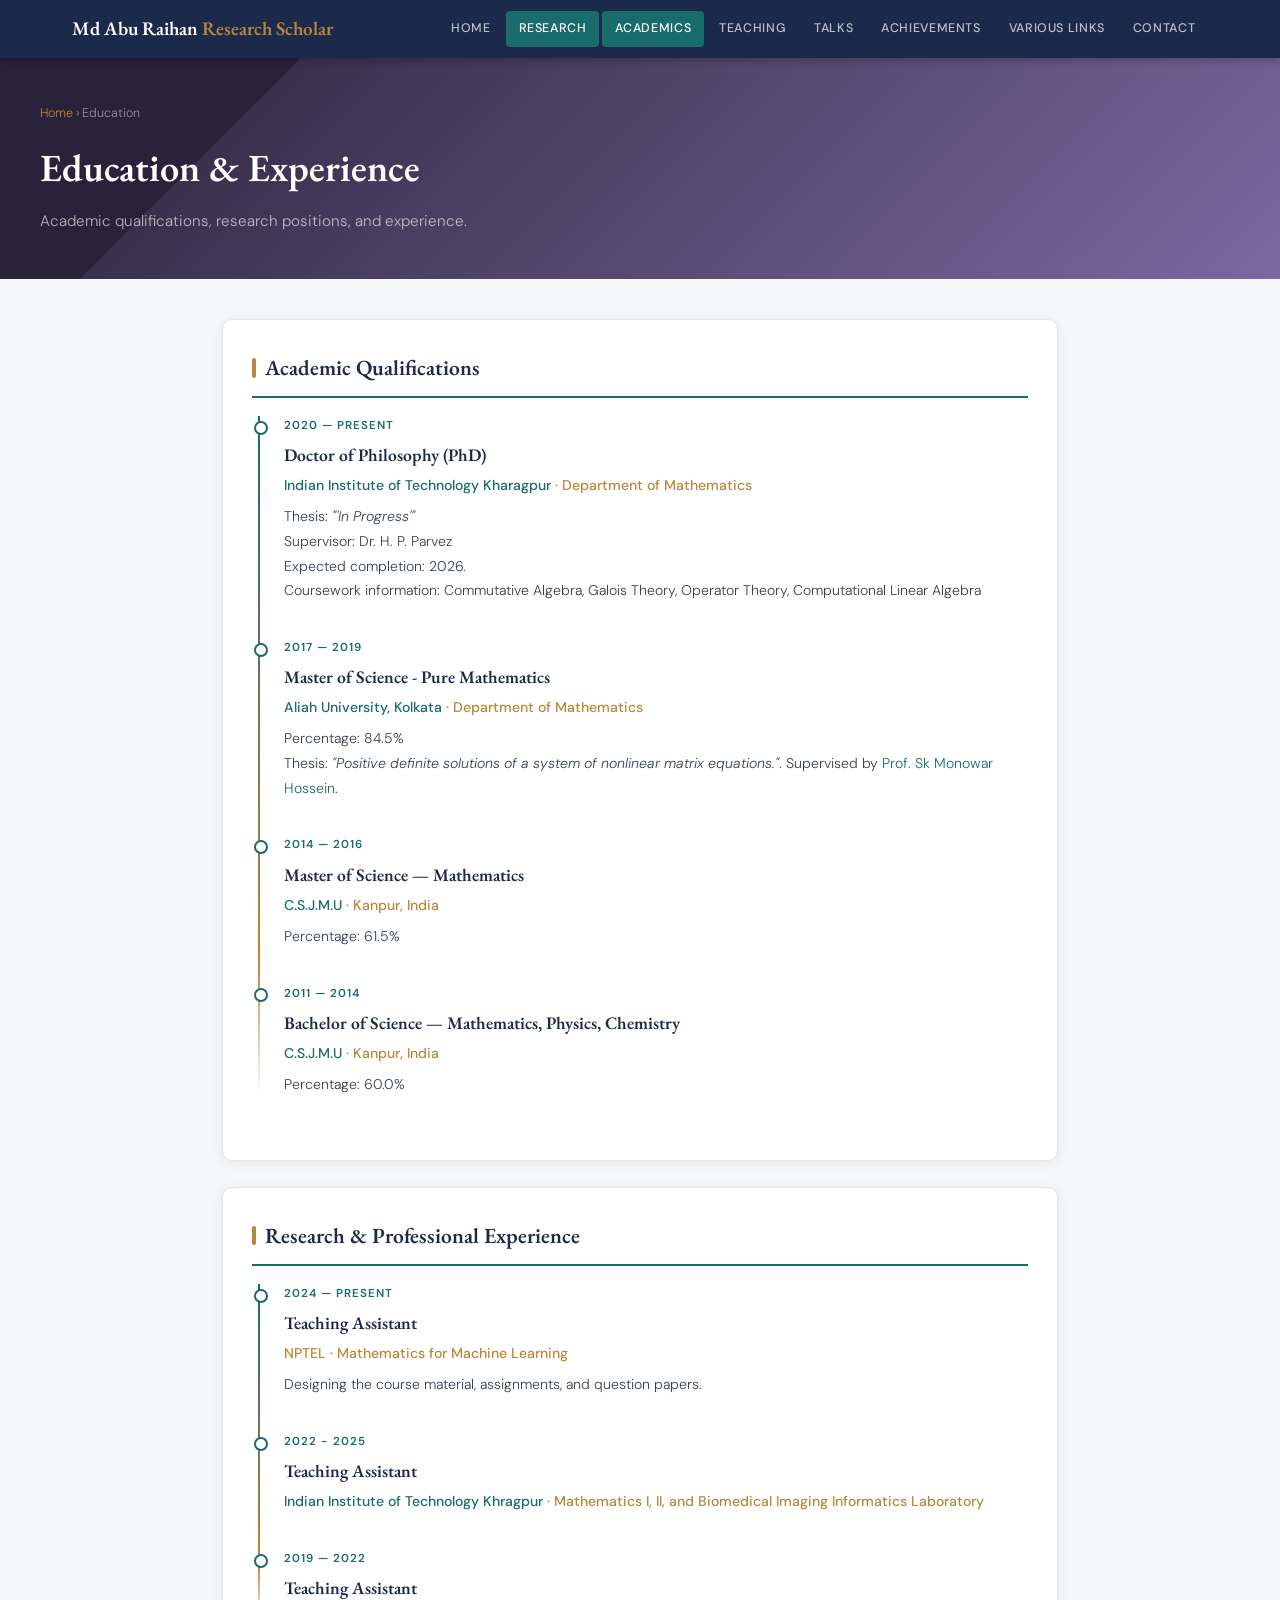
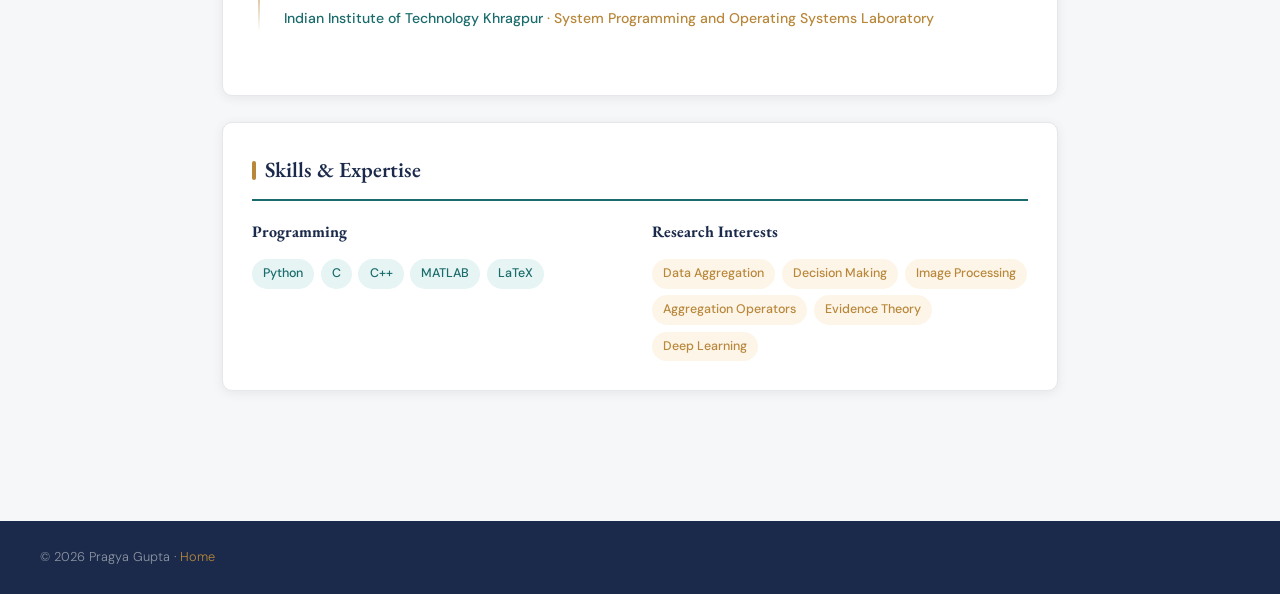
==== academics.html @ 8a8d6be9 "Revise education details in academics.html Updated academic qualifications and experience details, i" ====
<!DOCTYPE html>
<html lang="en">
<head>
  <meta charset="UTF-8"/>
  <meta name="viewport" content="width=device-width, initial-scale=1.0"/>
  <title>Research — Md Abu Raihan</title>
  <link href="https://fonts.googleapis.com/css2?family=EB+Garamond:ital,wght@0,400;0,500;0,600;1,400&family=DM+Sans:wght@300;400;500;600&family=JetBrains+Mono:wght@400;500&display=swap" rel="stylesheet"/>
  <link rel="stylesheet" href="style.css"/>

  <style>
  /* ══════════════════════════════════════
     PUBLICATIONS (tabbed list)
     Layout copied from the reference page; colors come from YOUR template.
  ══════════════════════════════════════ */

  /* >>> COLOR MAPPING: the only block you may need to edit <<<
     Each line reads a variable from your style.css. If your variable has a
     different name, replace the first name inside var(...) with yours. */
  .pubs{
    --pub-txt:  var(--ink,    var(--ink2));          /* titles               */
    --pub-mut:  var(--ink2);                         /* authors              */
    --pub-fnt:  var(--ink3);                         /* venue, inactive tabs */
    --pub-acc:  var(--accent, var(--primary, var(--gold, #1a56db)));   /* accent: active tab, number, side bar */
    --pub-acc2: var(--accent2, var(--pub-acc));      /* DOI link             */
    --pub-surf: var(--surface, var(--card-bg, #ffffff));               /* card background      */
    --pub-brd:  var(--border, var(--line, #e3e3e3)); /* borders              */
    --pub-tag:  color-mix(in srgb, var(--pub-acc) 12%, transparent);   /* badge background     */
    --pub-tagt: var(--pub-acc);                      /* badge text           */
  }

  .pub-tabs{
    display:flex;border-bottom:2px solid var(--pub-brd);
    margin-bottom:2rem;overflow-x:auto;transition:border-color 0.4s;
  }
  .pub-tab{
    font-family:inherit;background:none;border:0;border-bottom:2px solid transparent;
    font-size:0.77rem;font-weight:700;letter-spacing:0.05em;text-transform:uppercase;
    color:var(--pub-fnt);padding:0.8rem 1.4rem;cursor:pointer;white-space:nowrap;
    margin-bottom:-2px;transition:all 0.2s;
  }
  .pub-tab:hover{color:var(--pub-acc);}
  .pub-tab:focus-visible{outline:2px solid var(--pub-acc);outline-offset:-2px;}
  .pub-tab.active{color:var(--pub-acc);border-bottom-color:var(--pub-acc);}
  .pub-sec{display:none;flex-direction:column;gap:1.2rem;}
  .pub-sec.active{display:flex;}
  .pub-card{
    background:var(--pub-surf);border:1px solid var(--pub-brd);
    border-radius:12px;padding:1.6rem 1.8rem;
    position:relative;overflow:hidden;transition:all 0.25s;
  }
  .pub-card::before{
    content:'';position:absolute;left:0;top:0;bottom:0;width:4px;
    background:var(--pub-acc);border-radius:4px 0 0 4px;
    transform:scaleY(0);transition:transform 0.25s;
  }
  .pub-card:hover::before{transform:scaleY(1);}
  .pub-card:hover{box-shadow:0 4px 20px rgba(0,0,0,0.07);transform:translateX(4px);}
  .pub-num{font-family:'JetBrains Mono',monospace;font-size:0.67rem;letter-spacing:0.12em;color:var(--pub-acc);text-transform:uppercase;margin-bottom:0.5rem;transition:color 0.4s;}
  .pub-title{font-size:0.97rem;font-weight:600;color:var(--pub-txt);line-height:1.55;margin-bottom:0.4rem;transition:color 0.4s;}
  .pub-auth{font-size:0.82rem;color:var(--pub-mut);font-style:italic;margin-bottom:0.35rem;transition:color 0.4s;}
  .pub-venue{font-size:0.82rem;color:var(--pub-fnt);margin-bottom:0.5rem;transition:color 0.4s;}
  .pub-doi{font-family:'JetBrains Mono',monospace;font-size:0.7rem;color:var(--pub-acc2);text-decoration:none;word-break:break-all;transition:color 0.4s;}
  .pub-doi:hover{text-decoration:underline;}
  .pub-badge{
    display:inline-block;font-size:0.68rem;font-weight:700;letter-spacing:0.08em;
    text-transform:uppercase;padding:0.22rem 0.7rem;border-radius:2rem;
    background:var(--pub-tag);color:var(--pub-tagt);margin-top:0.5rem;transition:all 0.4s;
  }
  @media (max-width:600px){
    .pub-tab{padding:0.8rem 0.9rem;}
    .pub-card{padding:1.3rem 1.2rem;}
  }
  </style>
</head>
<body>

  <!-- ── TOP BAR (matches index.html) ── -->
  <header id="header">
    <div class="header-inner">
      <a href="index.html" class="site-title">Md Abu Raihan <span>Research Scholar</span></a>
      <nav class="main-nav">
        <a href="index.html">Home</a>
        <a href="research.html" class="active">Research</a>
        <a href="academics.html">Academics</a>
         <a href="teaching.html">Teaching</a>
        <a href="talks.html">Talks</a>
        <a href="achievements.html">Achievements</a>
        <a href="variouslinks.html">Various Links</a>
        <a href="contact.html">Contact</a>
      </nav>
      <button class="burger" id="burger">&#9776;</button>
    </div>
  </header>

  <!-- ── MOBILE NAV (matches index.html) ── -->
  <div class="mobile-nav" id="mobileNav">
    <a href="index.html">Home</a>
        <a href="research.html" class="active">Research</a>
        <a href="academics.html">Academics</a>
         <a href="teaching.html">Teaching</a>
        <a href="talks.html">Talks</a>
        <a href="achievements.html">Achievements</a>
        <a href="variouslinks.html">Various Links</a>
        <a href="contact.html">Contact</a>
  </div>

  <div class="page-hero">
    <div class="page-hero-inner">
      <div class="breadcrumb"><a href="index.html">Home</a> › Education</div>
      <h1>Education &amp; Experience</h1>
      <p>Academic qualifications, research positions, and experience.</p>
    </div>
  </div>

  <main class="page-single">

    <div class="card">
      <h2 class="card-title">Academic Qualifications</h2>
      <div class="edu-timeline">

        <div class="edu-item">
          <div class="edu-year">2020 — Present</div>
          <div class="edu-degree">Doctor of Philosophy (PhD)</div>
          <div class="edu-inst"><a href="#">Indian Institute of Technology Kharagpur</a> · Department of Mathematics</div>
          <div class="edu-desc">
            <p>Thesis: <em>"'In Progress'"</em></p>
            <p>Supervisor: Dr. H. P. Parvez</p>
            <p>Expected completion: 2026.</p>
            <p>Coursework information: Commutative Algebra, Galois Theory, Operator Theory, Computational Linear Algebra</p>
          </div>
        </div>

       <div class="edu-item">
  <div class="edu-year">2017 — 2019</div>
  <div class="edu-degree">Master of Science - Pure Mathematics</div>
  <div class="edu-inst"><a href="https://www.aliah.ac.in/" target="_blank" rel="noopener">Aliah University, Kolkata</a> · Department of Mathematics</div>
  <div class="edu-desc">
    <p>Percentage: 84.5%</p>
    <p>Thesis: <em>"Positive definite solutions of a system of nonlinear matrix equations."</em>. Supervised by <a href="https://aliah.ac.in/department/people-details.php?key=mathematics&id=123" target="_blank" rel="noopener">Prof. Sk Monowar Hossein</a>.</p>
  </div>
</div>

        <div class="edu-item">
          <div class="edu-year">2014 — 2016</div>
          <div class="edu-degree">Master of Science — Mathematics</div>
          <div class="edu-inst"><a href="#">C.S.J.M.U</a> · Kanpur, India</div>
          <div class="edu-desc">
            <p>Percentage: 61.5%</p>
          </div>
        </div>

        <div class="edu-item">
          <div class="edu-year">2011 — 2014</div>
          <div class="edu-degree">Bachelor of Science — Mathematics, Physics, Chemistry</div>
          <div class="edu-inst"><a href="#">C.S.J.M.U</a> · Kanpur, India</div>
          <div class="edu-desc">
            <p>Percentage: 60.0%</p>
          </div>
        </div>

      </div>
    </div>

    <div class="card">
      <h2 class="card-title">Research &amp; Professional Experience</h2>
      <div class="edu-timeline">

        <div class="edu-item">
          <div class="edu-year">2024 — Present</div>
          <div class="edu-degree">Teaching Assistant</div>
          <div class="edu-inst">NPTEL · Mathematics for Machine Learning</div>
          <div class="edu-desc">
            <p>Designing the course material, assignments, and question papers.</p>
          </div>
        </div>

        <div class="edu-item">
          <div class="edu-year">2022 - 2025</div>
          <div class="edu-degree">Teaching Assistant</div>
          <div class="edu-inst"><a href="#">Indian Institute of Technology Khragpur </a> · Mathematics I, II, and Biomedical Imaging Informatics Laboratory</div>
    
        </div>

        <div class="edu-item">
          <div class="edu-year">2019 — 2022</div>
          <div class="edu-degree">Teaching Assistant</div>
          <div class="edu-inst"><a href="#">Indian Institute of Technology Khragpur </a> · System Programming and Operating Systems Laboratory</div>

        </div>

      </div>
    </div>

    <div class="card">
      <h2 class="card-title">Skills &amp; Expertise</h2>
      <div style="display:grid;grid-template-columns:1fr 1fr;gap:1.5rem;">
        <div>
          <h3 style="font-family:var(--serif);font-size:1rem;color:var(--navy);margin-bottom:.8rem;">Programming</h3>
          <div style="display:flex;flex-wrap:wrap;gap:.4rem;">
            <span style="padding:.25rem .7rem;background:var(--teal-light);color:var(--teal);border-radius:99px;font-size:.78rem;font-weight:500;">Python</span>
            <span style="padding:.25rem .7rem;background:var(--teal-light);color:var(--teal);border-radius:99px;font-size:.78rem;font-weight:500;">C</span>
            <span style="padding:.25rem .7rem;background:var(--teal-light);color:var(--teal);border-radius:99px;font-size:.78rem;font-weight:500;">C++</span>
            <span style="padding:.25rem .7rem;background:var(--teal-light);color:var(--teal);border-radius:99px;font-size:.78rem;font-weight:500;">MATLAB</span>
            <span style="padding:.25rem .7rem;background:var(--teal-light);color:var(--teal);border-radius:99px;font-size:.78rem;font-weight:500;">LaTeX</span>
          </div>
        </div>
        <div>
          <h3 style="font-family:var(--serif);font-size:1rem;color:var(--navy);margin-bottom:.8rem;">Research Interests</h3>
          <div style="display:flex;flex-wrap:wrap;gap:.4rem;">
            <span style="padding:.25rem .7rem;background:var(--gold-light);color:var(--gold);border-radius:99px;font-size:.78rem;font-weight:500;">Data Aggregation</span>
            <span style="padding:.25rem .7rem;background:var(--gold-light);color:var(--gold);border-radius:99px;font-size:.78rem;font-weight:500;">Decision Making</span>
            <span style="padding:.25rem .7rem;background:var(--gold-light);color:var(--gold);border-radius:99px;font-size:.78rem;font-weight:500;">Image Processing</span>
            <span style="padding:.25rem .7rem;background:var(--gold-light);color:var(--gold);border-radius:99px;font-size:.78rem;font-weight:500;">Aggregation Operators</span>
            <span style="padding:.25rem .7rem;background:var(--gold-light);color:var(--gold);border-radius:99px;font-size:.78rem;font-weight:500;">Evidence Theory</span>
            <span style="padding:.25rem .7rem;background:var(--gold-light);color:var(--gold);border-radius:99px;font-size:.78rem;font-weight:500;">Deep Learning</span>
          </div>
        </div>
      </div>
    </div>

  </main>

  <footer class="site-footer">
    <div class="footer-inner">
      <span>© 2026 Pragya Gupta · <a href="index.html">Home</a></span>
      
    </div>
  </footer>
  <script src="nav.js"></script>
</body>
</html>
---- style.css ----
/* ═══════════════════════════════════════════
   PhD ACADEMIC PORTFOLIO — style.css
   Multi-page site, inspired by academic style
   ═══════════════════════════════════════════ */

*, *::before, *::after { box-sizing: border-box; margin: 0; padding: 0; }

:root {
  --navy:      #1B2A4A;
  --navy2:     #243560;
  --teal:      #1A6B6B;
   --dp1:      #2A213B;
   --dp2:      #3A304D;
   --dpp:      #7C68A1;
  --teal-light:#E6F4F4;
  --gold:      #B8873A;
  --gold-light:#FDF5E8;
  --bg:        #F6F7F9;
  --white:     #FFFFFF;
  --ink:       #111827;
  --ink2:      #374151;
  --ink3:      #6B7280;
  --border:    #E5E7EB;
  --serif:     'EB Garamond', Georgia, serif;
  --sans:      'DM Sans', sans-serif;
  --sh:        0 2px 12px rgba(0,0,0,.07);
  --sh2:       0 6px 28px rgba(0,0,0,.11);
}

html { scroll-behavior: smooth; font-size: 16px; }
body {
  font-family: var(--sans); background: var(--bg);
  color: var(--ink); font-weight: 300; line-height: 1.75;
  min-height: 100vh;
}
a { color: var(--teal); text-decoration: none; }
a:hover { text-decoration: underline; }
img { max-width: 100%; height: auto; display: block; }
::selection { background: var(--teal-light); color: var(--teal); }
::-webkit-scrollbar { width: 5px; }
::-webkit-scrollbar-thumb { background: var(--teal); border-radius: 99px; }

/* ═══════ HEADER / NAV ═══════ */
#header {
  position: sticky; top: 0; z-index: 500;
  background: var(--navy);
  box-shadow: 0 2px 8px rgba(0,0,0,.25);
}
.header-inner {
  max-width: 1200px; margin: 0 auto;
  padding: 0 2rem;
  display: flex; align-items: center; gap: 2rem;
  height: 58px;
}
.site-title {
  font-family: var(--serif); font-size: 1.2rem; font-weight: 600;
  color: #fff; text-decoration: none; white-space: nowrap; flex-shrink: 0;
}
.site-title span { color: var(--gold); }
.main-nav {
  display: flex; gap: .15rem; flex: 1; justify-content: flex-end; flex-wrap: nowrap;
}
.main-nav a {
  font-size: .78rem; font-weight: 500; letter-spacing: .05em; text-transform: uppercase;
  color: rgba(255,255,255,.7); text-decoration: none;
  padding: .45rem .8rem; border-radius: 4px;
  transition: background .2s, color .2s;
  white-space: nowrap;
}
.main-nav a:hover, .main-nav a.active {
  background: rgba(255,255,255,.12); color: #fff; text-decoration: none;
}
.main-nav a.active { background: var(--teal); color: #fff; }
.burger {
  display: none; background: none; border: none;
  color: #fff; font-size: 1.4rem; cursor: pointer; padding: .2rem .4rem;
}

/* Mobile nav */
.mobile-nav {
  display: none; flex-direction: column; gap: 0;
  background: var(--navy2);
  border-bottom: 2px solid var(--teal);
}
.mobile-nav a {
  padding: .85rem 1.5rem; color: rgba(255,255,255,.85);
  border-bottom: 1px solid rgba(255,255,255,.07);
  font-size: .9rem; text-decoration: none;
  transition: background .15s;
}
.mobile-nav a:hover { background: rgba(255,255,255,.08); }
.mobile-nav.open { display: flex; }

/* ═══════ HERO BANNER ═══════ */
.hero-banner {
  background: linear-gradient(135deg, var(--dp1) 20%, var(--dp2) 20%, var(--dpp) 100%);
  padding: 3.5rem 2rem;
}
.hero-content {
  max-width: 1200px; margin: 0 auto;
  display: flex; gap: 3rem; align-items: flex-start;
}
.hero-photo-col { flex-shrink: 0; }
.photo-frame {
  width: 160px; height: 160px; border-radius: 50%;
  border: 4px solid var(--gold);
  overflow: hidden;
  background: linear-gradient(135deg, var(--teal) 0%, var(--navy2) 100%);
  display: flex; align-items: center; justify-content: center;
  box-shadow: 0 4px 20px rgba(0,0,0,.3);
  flex-shrink: 0;
}
.photo-frame img { width: 100%; height: 100%; object-fit: cover; }
.photo-fallback {
  display: none; width: 100%; height: 100%;
  align-items: center; justify-content: center;
  font-family: var(--serif); font-size: 3rem; color: #fff; font-weight: 600;
}
.hero-text-col { flex: 1; }
.hero-name {
  font-family: var(--serif); font-size: clamp(1.9rem, 3.5vw, 2.8rem);
  font-weight: 600; color: #fff; line-height: 1.15; margin-bottom: .35rem;
}
.hero-degree { font-size: .95rem; color: var(--gold); font-weight: 500; margin-bottom: .5rem; }
.hero-position { font-size: 1rem; color: rgba(255,255,255,.9); margin-bottom: .15rem; }
.hero-inst { font-size: .95rem; color: rgba(255,255,255,.75); margin-bottom: .2rem; }
.hero-also { font-size: .85rem; color: rgba(255,255,255,.55); font-style: italic; margin-bottom: 1.2rem; }
.hero-tags { display: flex; flex-wrap: wrap; gap: .45rem; margin-bottom: 1.4rem; }
.hero-tags span {
  padding: .2rem .7rem; border-radius: 99px;
  background: rgba(255,255,255,.12); color: rgba(255,255,255,.85);
  font-size: .72rem; font-weight: 500; letter-spacing: .05em;
  border: 1px solid rgba(255,255,255,.2);
}
.hero-links { display: flex; gap: .6rem; flex-wrap: wrap; }
.hl-btn {
  padding: .45rem 1.1rem; border-radius: 4px;
  border: 1.5px solid rgba(255,255,255,.35);
  color: rgba(255,255,255,.85); font-size: .8rem; font-weight: 500;
  background: transparent; text-decoration: none; transition: all .2s;
}
.hl-btn:hover { background: rgba(255,255,255,.15); border-color: #fff; color: #fff; text-decoration: none; }
.hl-primary { background: var(--gold); border-color: var(--gold); color: #fff !important; }
.hl-primary:hover { background: #a07030 !important; border-color: #a07030 !important; }

/* ═══════ PAGE LAYOUT ═══════ */
.page-main { max-width: 1200px; margin: 2.5rem auto; padding: 0 2rem 4rem; }
.content-cols { display: grid; grid-template-columns: 1fr 340px; gap: 2rem; }

/* Single-column pages */
.page-single { max-width: 900px; margin: 2.5rem auto; padding: 0 2rem 4rem; }

/* ═══════ CARDS ═══════ */
.card {
  background: var(--white); border-radius: 10px;
  border: 1px solid var(--border); box-shadow: var(--sh);
  padding: 1.8rem; margin-bottom: 1.6rem;
}
.card-title {
  font-family: var(--serif); font-size: 1.35rem; font-weight: 600;
  color: var(--navy); margin-bottom: 1.1rem;
  padding-bottom: .6rem; border-bottom: 2px solid var(--teal);
  display: flex; align-items: center; gap: .6rem;
}
.card-title::before { content: ''; display: block; width: 4px; height: 1.2rem; background: var(--gold); border-radius: 2px; }
.card-sub { font-size: .9rem; color: var(--ink3); margin-bottom: 1.2rem; }

/* ═══════ BIO ═══════ */
.bio-text p { color: var(--ink2); margin-bottom: 1rem; font-size: .97rem; line-height: 1.85; }
.bio-text p:last-child { margin-bottom: 0; }

/* ═══════ GIF / IMAGE ZONE ═══════ */
.gif-grid { display: grid; grid-template-columns: 1fr 1fr; gap: 1.2rem; margin-bottom: 1rem; }
.gif-slot {
  border-radius: 8px; overflow: hidden;
  border: 2px dashed var(--border); min-height: 180px;
  background: var(--bg);
  display: flex; align-items: center; justify-content: center;
  transition: border-color .2s;
}
.gif-slot:hover { border-color: var(--teal); }
.gif-slot img { width: 100%; height: 100%; object-fit: cover; display: block; border-radius: 6px; }
.gif-placeholder {
  display: flex; flex-direction: column; align-items: center; justify-content: center;
  gap: .4rem; padding: 1.5rem; text-align: center;
}
.gif-icon { font-size: 2rem; }
.gif-placeholder p { font-size: .8rem; font-weight: 600; color: var(--ink3); font-family: monospace; }
.gif-placeholder span { font-size: .72rem; color: var(--ink3); }
.img-hint {
  font-size: .82rem; color: var(--ink3); background: var(--gold-light);
  border-left: 3px solid var(--gold); padding: .7rem 1rem; border-radius: 0 6px 6px 0;
  line-height: 1.6;
}
.img-hint code { background: rgba(0,0,0,.07); padding: .1rem .3rem; border-radius: 3px; font-size: .8rem; }

/* Full-width single image slot */
.gif-slot-wide {
  border-radius: 8px; overflow: hidden;
  border: 2px dashed var(--border); min-height: 240px;
  background: var(--bg); display: flex; align-items: center;
  justify-content: center; margin-bottom: 1rem; transition: border-color .2s;
}
.gif-slot-wide:hover { border-color: var(--teal); }
.gif-slot-wide img { width: 100%; display: block; border-radius: 6px; }

/* ═══════ NEWS ═══════ */
.news-list { list-style: none; display: flex; flex-direction: column; gap: 0; }
.news-list li {
  padding: .85rem 0; border-bottom: 1px solid var(--border);
  display: flex; flex-direction: column; gap: .2rem;
}
.news-list li:last-child { border-bottom: none; }
.news-date {
  font-size: .7rem; font-weight: 600; letter-spacing: .08em;
  text-transform: uppercase; color: var(--teal);
}
.news-list p { font-size: .88rem; color: var(--ink2); line-height: 1.6; }

/* ═══════ STATS ═══════ */
.stats-grid { display: grid; grid-template-columns: 1fr 1fr; gap: .8rem; }
.stat-box {
  background: var(--teal-light); border-radius: 8px; padding: 1rem;
  text-align: center; display: flex; flex-direction: column; gap: .15rem;
}
.sn { font-family: var(--serif); font-size: 1.9rem; font-weight: 600; color: var(--teal); line-height: 1; }
.sl { font-size: .7rem; font-weight: 500; letter-spacing: .08em; text-transform: uppercase; color: var(--ink3); }

/* ═══════ QUICK NAV ═══════ */
.qnav-links { display: flex; flex-direction: column; gap: .45rem; }
.qnav-links a {
  display: block; padding: .65rem .9rem; border-radius: 6px;
  border: 1px solid var(--border); color: var(--ink2);
  font-size: .88rem; background: var(--bg); transition: all .18s;
  text-decoration: none;
}
.qnav-links a:hover { background: var(--teal-light); border-color: var(--teal); color: var(--teal); text-decoration: none; }

/* ═══════ PAGE HERO (inner pages) ═══════ */
.page-hero {
  background: linear-gradient(135deg, var(--dp1) 20%, var(--dp2) 20%, var(--dpp) 100%);
  padding: 2.8rem 2rem;
}
.page-hero-inner { max-width: 1200px; margin: 0 auto; }
.page-hero h1 {
  font-family: var(--serif); font-size: clamp(1.8rem, 3vw, 2.6rem);
  font-weight: 600; color: #fff; margin-bottom: .4rem;
}
.page-hero p { font-size: .95rem; color: rgba(255,255,255,.65); }
.breadcrumb { font-size: .78rem; color: rgba(255,255,255,.5); margin-bottom: .6rem; }
.breadcrumb a { color: var(--gold); text-decoration: none; }
.breadcrumb a:hover { text-decoration: underline; }

/* ═══════ RESEARCH PAGE ═══════ */
.research-area {
  margin-bottom: 2.2rem; padding-bottom: 2.2rem;
  border-bottom: 1px solid var(--border);
}
.research-area:last-child { border-bottom: none; margin-bottom: 0; padding-bottom: 0; }
.ra-header { display: flex; align-items: flex-start; gap: 1.2rem; margin-bottom: 1rem; }
.ra-num {
  width: 44px; height: 44px; border-radius: 10px;
  background: var(--teal-light); color: var(--teal);
  display: flex; align-items: center; justify-content: center;
  font-family: var(--serif); font-size: 1.3rem; font-weight: 600;
  flex-shrink: 0;
}
.ra-title { font-family: var(--serif); font-size: 1.2rem; font-weight: 600; color: var(--navy); margin-bottom: .2rem; }
.ra-keywords { font-size: .78rem; color: var(--teal); font-weight: 500; }
.ra-body p { color: var(--ink2); font-size: .95rem; line-height: 1.85; margin-bottom: .8rem; }

/* Research image/GIF slot in research page */
.ra-media { display: grid; grid-template-columns: 1fr 1fr; gap: 1rem; margin: 1.2rem 0; }
.ra-media-slot {
  border-radius: 8px; overflow: hidden; border: 2px dashed var(--border);
  min-height: 160px; background: var(--bg);
  display: flex; align-items: center; justify-content: center;
}
.ra-media-slot img { width: 100%; height: 100%; object-fit: cover; display: block; }

/* ═══════ IMAGE COMPARISON SLIDER ═══════ */
/* ═══════════════════════════════════════
   ADVANCED IMAGE COMPARISON SLIDER
   ═══════════════════════════════════════ */

.compare-container{
  position: relative;

  width: 100%;
  max-width: 900px;
  height: 480px;

  margin: 2rem auto;

  overflow: hidden;

  border-radius: 16px;

  border: 2px solid #222;

  background:
  radial-gradient(circle at center,
  #0a0a0a 0%,
  #000000 100%);

  box-shadow:
    0 10px 35px rgba(0,0,0,.4);
}

/* BOTH IMAGES */
.compare-img{
  position: absolute;
  inset: 0;

  width: 100%;
  height: 100%;

  object-fit: contain;

  transition: transform .4s ease;
}

/* HOVER ZOOM */
.compare-container:hover .compare-img{
  transform: scale(1.02);
}

/* OVERLAY */
.compare-overlay{
  position: absolute;

  top: 0;
  left: 0;

  width: 50%;
  height: 100%;

  overflow: hidden;

  z-index: 2;

  transition: width .08s linear;
}

/* SEGMENTED IMAGE */
.compare-overlay img{
  width: 100%;
  height: 100%;

  object-fit: contain;
}

/* DIVIDER */
.compare-divider{
  position: absolute;

  top: 0;
  left: 50%;

  transform: translateX(-50%);

  width: 3px;
  height: 100%;

  background: white;

  z-index: 15;

  transition: left .08s linear;

  box-shadow:
    0 0 10px rgba(255,255,255,.85),
    0 0 20px rgba(255,255,255,.45);
}

/* HANDLE */
.compare-handle{
  position: absolute;

  top: 50%;
  left: 50%;

  transform: translate(-50%, -50%);

  width: 52px;
  height: 52px;

  border-radius: 50%;

  background: white;
  color: var(--teal);

  display: flex;
  align-items: center;
  justify-content: center;

  font-size: 1.2rem;
  font-weight: 700;

  border: 3px solid var(--teal);

  box-shadow:
    0 4px 20px rgba(0,0,0,.35);
}

/* LABELS */
.compare-badge{
  position: absolute;

  top: 18px;

  padding: .5rem 1rem;

  background: rgba(0,0,0,.55);

  backdrop-filter: blur(6px);

  color: white;

  border-radius: 30px;

  font-size: .78rem;
  font-weight: 600;

  border: 1px solid rgba(255,255,255,.15);

  z-index: 30;
}

.compare-badge.left{
  left: 18px;
}

.compare-badge.right{
  right: 18px;
}

/* SLIDER */
.compare-slider{
  position: absolute;

  bottom: 18px;
  left: 50%;

  transform: translateX(-50%);

  width: 90%;

  z-index: 20;

  cursor: pointer;

  appearance: none;
  -webkit-appearance: none;

  height: 6px;

  border-radius: 999px;

  background: linear-gradient(
    90deg,
    var(--gold),
    var(--teal)
  );

  outline: none;

  box-shadow:
    0 2px 10px rgba(0,0,0,.3);
}

/* CHROME / EDGE */
.compare-slider::-webkit-slider-thumb{
  -webkit-appearance: none;

  width: 24px;
  height: 24px;

  border-radius: 50%;

  background: white;

  border: 4px solid var(--teal);

  cursor: pointer;

  box-shadow:
    0 0 0 4px rgba(255,255,255,.25),
    0 2px 10px rgba(0,0,0,.35);

  transition: transform .15s ease;
}

.compare-slider::-webkit-slider-thumb:hover{
  transform: scale(1.12);
}

/* FIREFOX */
.compare-slider::-moz-range-thumb{
  width: 24px;
  height: 24px;

  border-radius: 50%;

  background: white;

  border: 4px solid var(--teal);

  cursor: pointer;
}

/* CAPTION */
.compare-caption{
  margin-top: 1rem;

  text-align: center;

  font-size: .84rem;

  color: var(--ink3);

  font-style: italic;

  line-height: 1.8;
}

/* MOBILE */
@media (max-width: 768px){

  .compare-container{
    height: 320px;
  }

  .compare-handle{
    width: 42px;
    height: 42px;
    font-size: 1rem;
  }

  .compare-badge{
    font-size: .68rem;
    padding: .4rem .7rem;
  }
}
/* ═══════ PUBLICATIONS PAGE ═══════ */
.pub-filter { display: flex; gap: .4rem; flex-wrap: wrap; margin-bottom: 2rem; }
.pf-btn {
  padding: .38rem 1rem; border-radius: 99px; border: 1.5px solid var(--border);
  background: transparent; font-family: var(--sans); font-size: .78rem;
  font-weight: 500; color: var(--ink3); cursor: pointer; transition: all .18s;
}
.pf-btn.on, .pf-btn:hover { background: var(--teal); color: #fff; border-color: var(--teal); }

.pub-year-section { margin-bottom: 2.4rem; }
.pub-year-label {
  font-family: var(--serif); font-size: 1.5rem; font-weight: 600; color: var(--navy);
  margin-bottom: 1rem; padding-bottom: .4rem; border-bottom: 2px solid var(--teal);
  display: flex; align-items: center; gap: .6rem;
}
.pub-entry {
  display: grid; grid-template-columns: 90px 1fr;
  gap: 1.2rem; padding: 1.2rem 0; border-bottom: 1px solid var(--border); align-items: start;
}
.pub-entry:last-child { border-bottom: none; }
.pub-thumb-slot {
  width: 90px; aspect-ratio: 3/4; border-radius: 4px; overflow: hidden;
  border: 1px solid var(--border); background: var(--bg);
  display: flex; align-items: center; justify-content: center; flex-shrink: 0;
}
.pub-thumb-slot img { width: 100%; height: 100%; object-fit: cover; object-position: top; }
.pub-thumb-placeholder {
  display: flex; flex-direction: column; align-items: center; justify-content: center;
  gap: .3rem; padding: .5rem; text-align: center;
}
.pub-thumb-placeholder span { font-size: .55rem; color: var(--ink3); }
.pub-info { flex: 1; }
.pub-info-title { font-family: var(--serif); font-size: 1.02rem; font-weight: 600; color: var(--navy); margin-bottom: .3rem; line-height: 1.4; }
.pub-info-authors { font-size: .82rem; color: var(--ink3); margin-bottom: .25rem; }
.pub-info-authors strong { color: var(--teal); font-weight: 600; }
.pub-info-venue { font-size: .82rem; color: var(--ink2); font-style: italic; margin-bottom: .55rem; }
.pub-info-btns { display: flex; gap: .4rem; flex-wrap: wrap; }
.pib {
  padding: .3rem .75rem; border-radius: 4px; border: 1.5px solid var(--border);
  font-size: .73rem; font-weight: 500; color: var(--ink2); text-decoration: none;
  background: transparent; transition: all .15s; cursor: pointer; font-family: var(--sans);
}
.pib:hover { border-color: var(--teal); color: var(--teal); background: var(--teal-light); text-decoration: none; }
.pib-primary { background: var(--teal); color: #fff !important; border-color: var(--teal); }
.pib-primary:hover { background: var(--teal) !important; opacity: .85; }
.pub-tags { display: flex; gap: .3rem; flex-wrap: wrap; margin-bottom: .5rem; }
.ptag { padding: .12rem .5rem; border-radius: 3px; font-size: .67rem; font-weight: 600; letter-spacing: .04em; text-transform: uppercase; }
.pt-teal { background: var(--teal-light); color: var(--teal); }
.pt-gold { background: var(--gold-light); color: var(--gold); }

/* ═══════ RESOURCES PAGE ═══════ */
.res-grid { display: grid; grid-template-columns: repeat(auto-fill, minmax(280px, 1fr)); gap: 1.3rem; }
.res-card {
  background: var(--white); border-radius: 10px;
  border: 1px solid var(--border); box-shadow: var(--sh);
  overflow: hidden; display: flex; flex-direction: column;
  transition: box-shadow .22s, transform .22s;
}
.res-card:hover { box-shadow: var(--sh2); transform: translateY(-4px); }
.res-preview {
  width: 100%; aspect-ratio: 16/9; overflow: hidden;
  background: var(--bg); border-bottom: 1px solid var(--border);
  display: flex; align-items: center; justify-content: center; position: relative;
}
.res-preview img { width: 100%; height: 100%; object-fit: cover; object-position: top; display: block; }
.res-preview-placeholder {
  display: flex; flex-direction: column; align-items: center; justify-content: center;
  gap: .5rem; padding: 1.5rem; text-align: center; width: 100%; height: 100%;
}
.res-type-badge {
  position: absolute; top: 8px; left: 8px;
  padding: .2rem .6rem; border-radius: 99px; font-size: .65rem; font-weight: 600;
  letter-spacing: .06em; text-transform: uppercase;
}
.rtb-paper { background: rgba(26,107,107,.85); color: #fff; }
.rtb-code  { background: rgba(184,135,58,.9); color: #fff; }
.rtb-data  { background: rgba(27,42,74,.8); color: #fff; }
.rtb-slides{ background: rgba(255,255,255,.9); color: var(--navy); border: 1px solid var(--border); }
.res-body { padding: 1.2rem 1.3rem; flex: 1; display: flex; flex-direction: column; }
.res-title { font-family: var(--serif); font-size: .97rem; font-weight: 600; color: var(--navy); margin-bottom: .3rem; line-height: 1.4; }
.res-meta { font-size: .76rem; color: var(--ink3); font-style: italic; margin-bottom: .6rem; }
.res-desc { font-size: .84rem; color: var(--ink2); line-height: 1.7; flex: 1; margin-bottom: 1rem; }
.res-actions { display: flex; gap: .4rem; flex-wrap: wrap; margin-top: auto; padding-top: .8rem; border-top: 1px solid var(--border); }
.ra-btn {
  padding: .35rem .85rem; border-radius: 4px;
  background: var(--teal); color: #fff; font-size: .75rem; font-weight: 500;
  text-decoration: none; border: none; cursor: pointer; transition: opacity .18s;
  font-family: var(--sans);
}
.ra-btn:hover { opacity: .85; text-decoration: none; }
.ra-btn-sec {
  padding: .35rem .85rem; border-radius: 4px; border: 1.5px solid var(--border);
  background: transparent; color: var(--ink2); font-size: .75rem; font-weight: 500;
  text-decoration: none; cursor: pointer; transition: all .18s; font-family: var(--sans);
}
.ra-btn-sec:hover { border-color: var(--teal); color: var(--teal); text-decoration: none; }

/* Code block preview */
.code-preview {
  width: 100%; aspect-ratio: 16/9; background: #1E2533;
  padding: 1rem; overflow: hidden; position: relative;
  font-family: 'Courier New', monospace; font-size: .65rem; line-height: 1.55; color: #8892b0;
}
.c-bar { display: flex; gap: .4rem; margin-bottom: .6rem; }
.c-dot { width: 7px; height: 7px; border-radius: 50%; }
.c-kw  { color: #ff79c6; } .c-fn  { color: #50fa7b; } .c-str { color: #f1fa8c; }
.c-cm  { color: #6272a4; } .c-num { color: #bd93f9; } .c-var { color: #8be9fd; }

/* ═══════ EDUCATION PAGE ═══════ */
.edu-timeline { position: relative; padding-left: 2rem; }
.edu-timeline::before { content: ''; position: absolute; left: 6px; top: 0; bottom: 0; width: 2px; background: linear-gradient(180deg, var(--teal) 0%, var(--gold) 80%, transparent 100%); }
.edu-item { position: relative; margin-bottom: 2.2rem; }
.edu-item::before { content: ''; position: absolute; left: -1.85rem; top: .3rem; width: 14px; height: 14px; border-radius: 50%; border: 2.5px solid var(--teal); background: var(--white); }
.edu-year { font-size: .72rem; font-weight: 600; letter-spacing: .09em; text-transform: uppercase; color: var(--teal); margin-bottom: .25rem; }
.edu-degree { font-family: var(--serif); font-size: 1.1rem; font-weight: 600; color: var(--navy); margin-bottom: .15rem; }
.edu-inst { font-size: .88rem; color: var(--gold); font-weight: 500; margin-bottom: .4rem; }
.edu-desc { font-size: .88rem; color: var(--ink2); line-height: 1.75; }

/* ═══════ AWARDS PAGE ═══════ */
.awards-grid { display: grid; grid-template-columns: repeat(auto-fill, minmax(260px, 1fr)); gap: 1.1rem; }
.aw-item {
  background: var(--white); border-radius: 10px; padding: 1.4rem;
  border: 1px solid var(--border); box-shadow: var(--sh);
  display: flex; gap: .9rem; align-items: flex-start; transition: transform .2s, box-shadow .2s;
}
.aw-item:hover { transform: translateY(-3px); box-shadow: var(--sh2); }
.aw-icon { font-size: 1.8rem; flex-shrink: 0; line-height: 1; }
.aw-name { font-weight: 600; font-size: .9rem; color: var(--navy); margin-bottom: .18rem; }
.aw-org { font-size: .78rem; color: var(--ink3); }
.aw-desc { font-size: .82rem; color: var(--ink2); margin-top: .3rem; line-height: 1.6; }

/* ═══════ CONTACT PAGE ═══════ */
.contact-grid { display: grid; grid-template-columns: 1fr 1fr; gap: 2rem; }
.contact-info-card { background: var(--teal-light); border-radius: 10px; padding: 2rem; }
.contact-info-card h3 { font-family: var(--serif); font-size: 1.2rem; color: var(--navy); margin-bottom: 1.2rem; }
.ci-row { display: flex; gap: .8rem; align-items: center; padding: .7rem 0; border-bottom: 1px solid rgba(0,0,0,.07); }
.ci-row:last-child { border-bottom: none; }
.ci-icon { width: 32px; height: 32px; border-radius: 7px; background: var(--white); display: flex; align-items: center; justify-content: center; flex-shrink: 0; font-size: .9rem; }
.ci-text { font-size: .88rem; color: var(--ink2); }
.ci-text a { color: var(--teal); }
.form-card { background: var(--white); border-radius: 10px; padding: 2rem; border: 1px solid var(--border); box-shadow: var(--sh); }
.form-card h3 { font-family: var(--serif); font-size: 1.2rem; color: var(--navy); margin-bottom: 1.4rem; }
.fg { margin-bottom: 1rem; }
.fg label { display: block; font-size: .72rem; font-weight: 600; letter-spacing: .08em; text-transform: uppercase; color: var(--ink3); margin-bottom: .35rem; }
.fg input, .fg textarea, .fg select {
  width: 100%; padding: .65rem .9rem; border: 1.5px solid var(--border);
  border-radius: 6px; font-family: var(--sans); font-size: .9rem; color: var(--ink);
  background: var(--bg); outline: none; transition: border .2s; resize: vertical;
}
.fg input:focus, .fg textarea:focus { border-color: var(--teal); }
.fg textarea { min-height: 100px; }
.form-submit {
  width: 100%; padding: .8rem; background: var(--teal); color: #fff;
  border: none; border-radius: 6px; font-family: var(--sans); font-size: .9rem;
  font-weight: 500; cursor: pointer; transition: background .2s;
}
.form-submit:hover { background: var(--navy); }

/* ═══════ FOOTER ═══════ */
.site-footer {
  background: var(--navy); color: rgba(255,255,255,.5);
  padding: 1.6rem 2rem; margin-top: auto;
}
.footer-inner {
  max-width: 1200px; margin: 0 auto;
  display: flex; justify-content: space-between; align-items: center;
  flex-wrap: wrap; gap: 1rem; font-size: .8rem;
}
.site-footer a { color: var(--gold); }

/* ═══════ ABSTRACT EXPAND ═══════ */
.abstract-toggle { cursor: pointer; color: var(--teal); font-size: .78rem; font-weight: 500; background: none; border: none; padding: 0; font-family: var(--sans); }
.abstract-body { display: none; margin-top: .6rem; font-size: .85rem; color: var(--ink2); line-height: 1.8; background: var(--bg); padding: .8rem 1rem; border-radius: 6px; border-left: 3px solid var(--teal); }
.abstract-body.open { display: block; }




/* ═══════ RESPONSIVE ═══════ */
@media (max-width: 900px) {
  .content-cols { grid-template-columns: 1fr; }
  .col-side { display: grid; grid-template-columns: 1fr 1fr; gap: 1.2rem; }
  .contact-grid { grid-template-columns: 1fr; }
}
@media (max-width: 700px) {
  .main-nav { display: none; }
  .burger { display: block; margin-left: auto; }
  .hero-content { flex-direction: column; align-items: center; text-align: center; }
  .hero-tags, .hero-links { justify-content: center; }
  .gif-grid, .ra-media { grid-template-columns: 1fr; }
  .col-side { grid-template-columns: 1fr; }
  .pub-entry { grid-template-columns: 1fr; }
  .pub-thumb-slot { display: none; }
}
@media (max-width: 480px) {
  .page-main, .page-single { padding: 0 1rem 3rem; }
  .header-inner { padding: 0 1rem; }
  .hero-banner { padding: 2rem 1rem; }
} at the end I have this
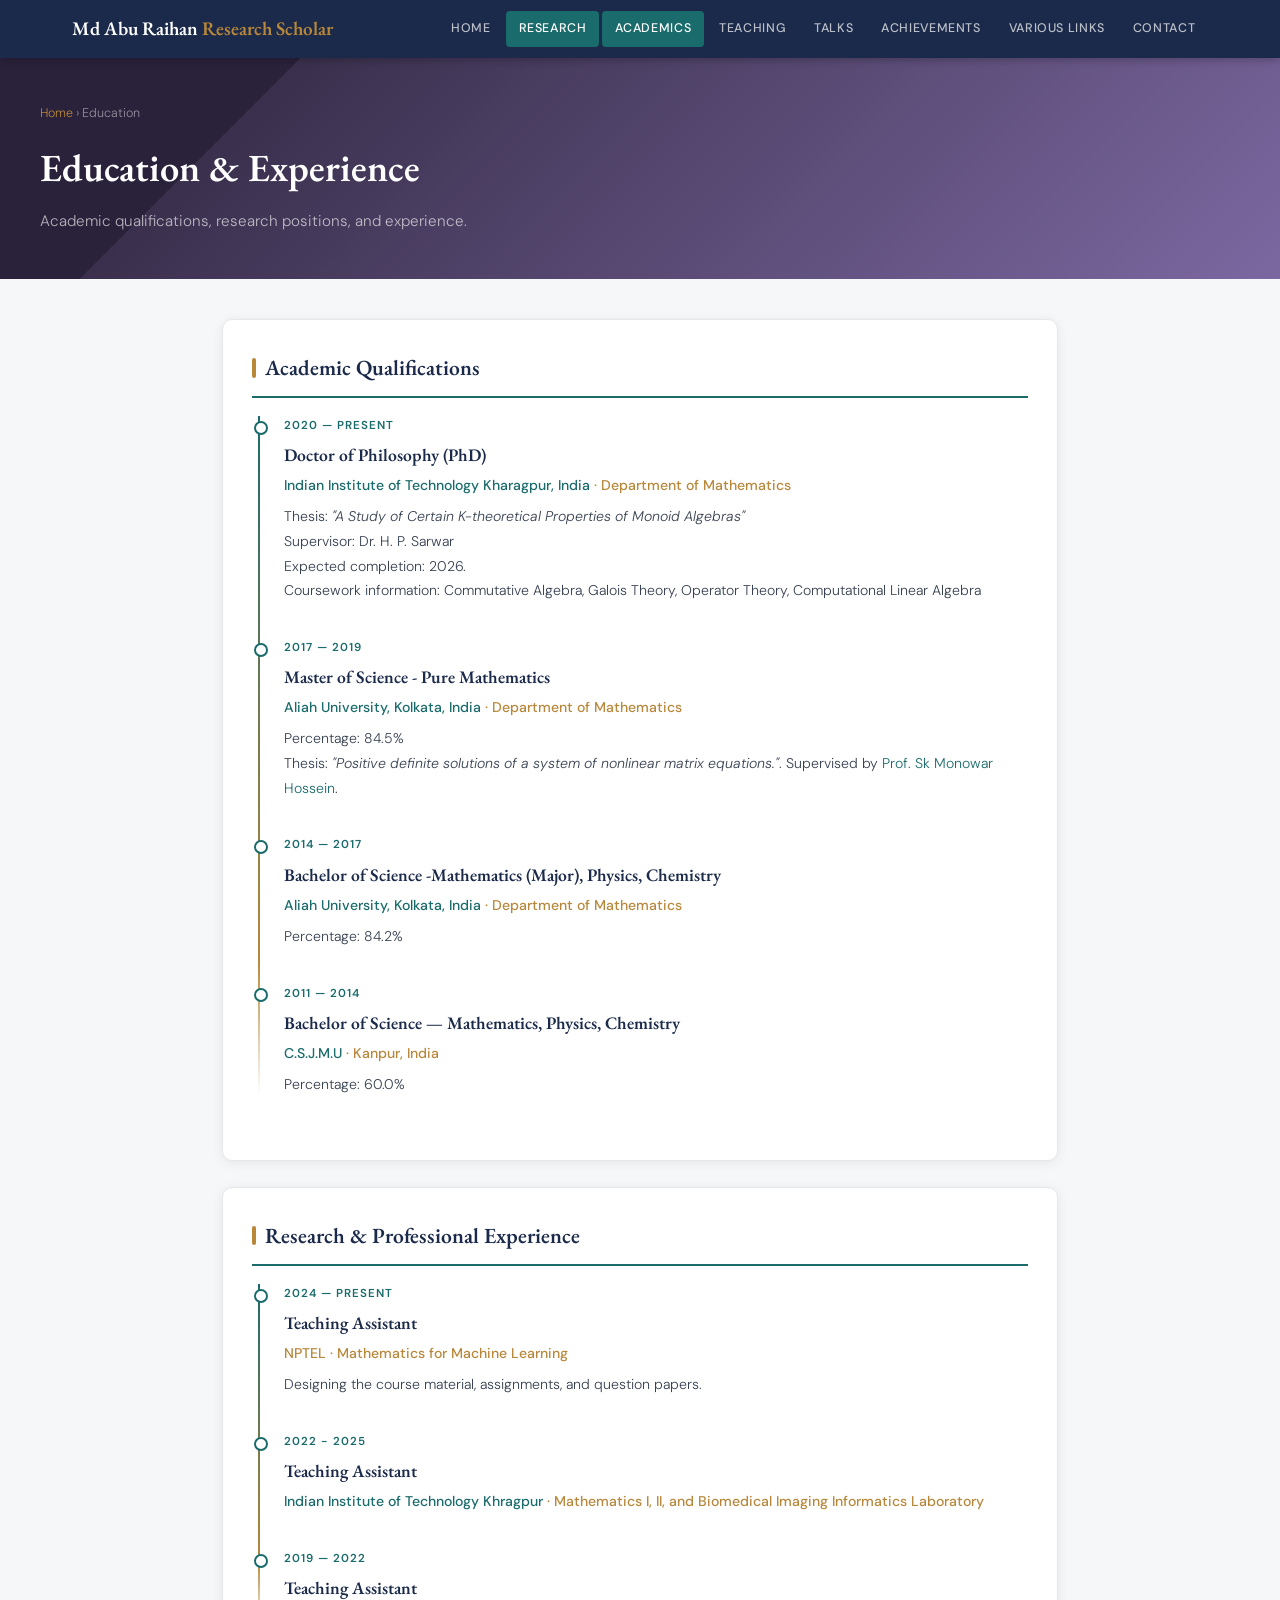
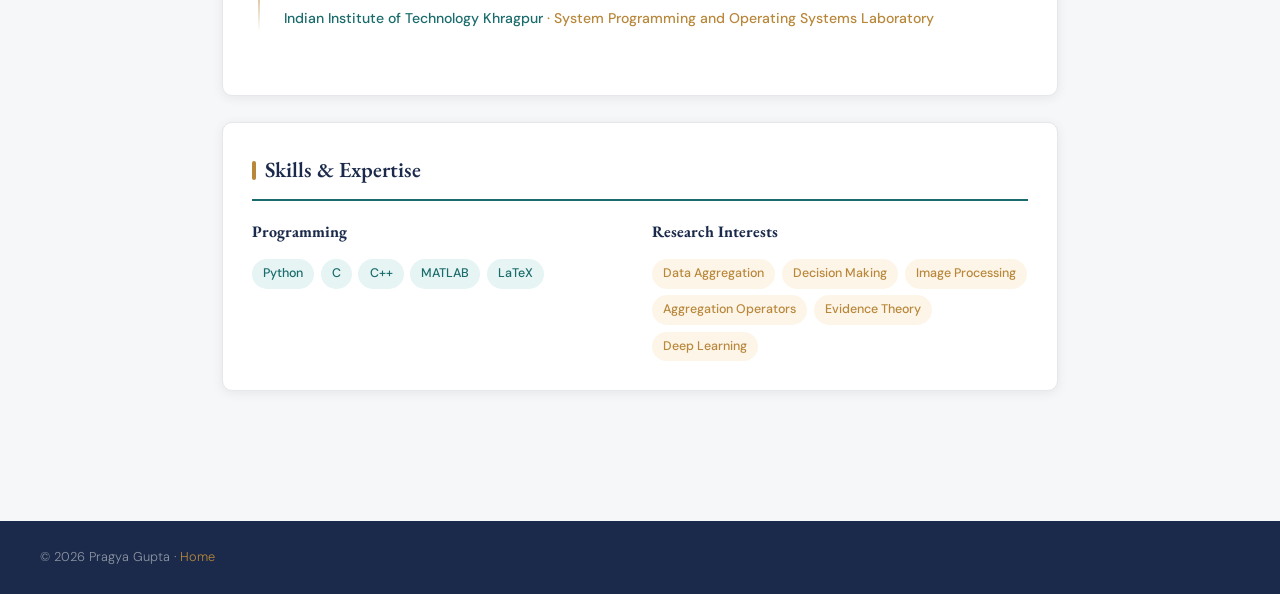
==== commit 3050ccda: "Update academics.html" ====
--- a/academics.html
+++ b/academics.html
@@ -121,10 +121,10 @@
         <div class="edu-item">
           <div class="edu-year">2020 — Present</div>
           <div class="edu-degree">Doctor of Philosophy (PhD)</div>
-          <div class="edu-inst"><a href="#">Indian Institute of Technology Kharagpur</a> · Department of Mathematics</div>
+           <div class="edu-inst"><a href="https://www.iitkgp.ac.in/department/MA" target="_blank" rel="noopener">Indian Institute of Technology Kharagpur, India</a> · Department of Mathematics</div>
           <div class="edu-desc">
-            <p>Thesis: <em>"'In Progress'"</em></p>
-            <p>Supervisor: Dr. H. P. Parvez</p>
+            <p>Thesis: <em>"A Study of Certain K-theoretical Properties of Monoid Algebras"</em></p>
+            <p>Supervisor: Dr. H. P. Sarwar</p>
             <p>Expected completion: 2026.</p>
             <p>Coursework information: Commutative Algebra, Galois Theory, Operator Theory, Computational Linear Algebra</p>
           </div>
@@ -133,7 +133,7 @@
        <div class="edu-item">
   <div class="edu-year">2017 — 2019</div>
   <div class="edu-degree">Master of Science - Pure Mathematics</div>
-  <div class="edu-inst"><a href="https://www.aliah.ac.in/" target="_blank" rel="noopener">Aliah University, Kolkata</a> · Department of Mathematics</div>
+  <div class="edu-inst"><a href="https://www.aliah.ac.in/" target="_blank" rel="noopener">Aliah University, Kolkata, India</a> · Department of Mathematics</div>
   <div class="edu-desc">
     <p>Percentage: 84.5%</p>
     <p>Thesis: <em>"Positive definite solutions of a system of nonlinear matrix equations."</em>. Supervised by <a href="https://aliah.ac.in/department/people-details.php?key=mathematics&id=123" target="_blank" rel="noopener">Prof. Sk Monowar Hossein</a>.</p>
@@ -141,13 +141,13 @@
 </div>
 
         <div class="edu-item">
-          <div class="edu-year">2014 — 2016</div>
-          <div class="edu-degree">Master of Science — Mathematics</div>
-          <div class="edu-inst"><a href="#">C.S.J.M.U</a> · Kanpur, India</div>
-          <div class="edu-desc">
-            <p>Percentage: 61.5%</p>
-          </div>
-        </div>
+  <div class="edu-year">2014 — 2017</div>
+  <div class="edu-degree">Bachelor of Science -Mathematics (Major), Physics, Chemistry</div>
+  <div class="edu-inst"><a href="https://www.aliah.ac.in/" target="_blank" rel="noopener">Aliah University, Kolkata, India</a> · Department of Mathematics</div>
+  <div class="edu-desc">
+    <p>Percentage: 84.2%</p>
+  </div>
+</div>
 
         <div class="edu-item">
           <div class="edu-year">2011 — 2014</div>
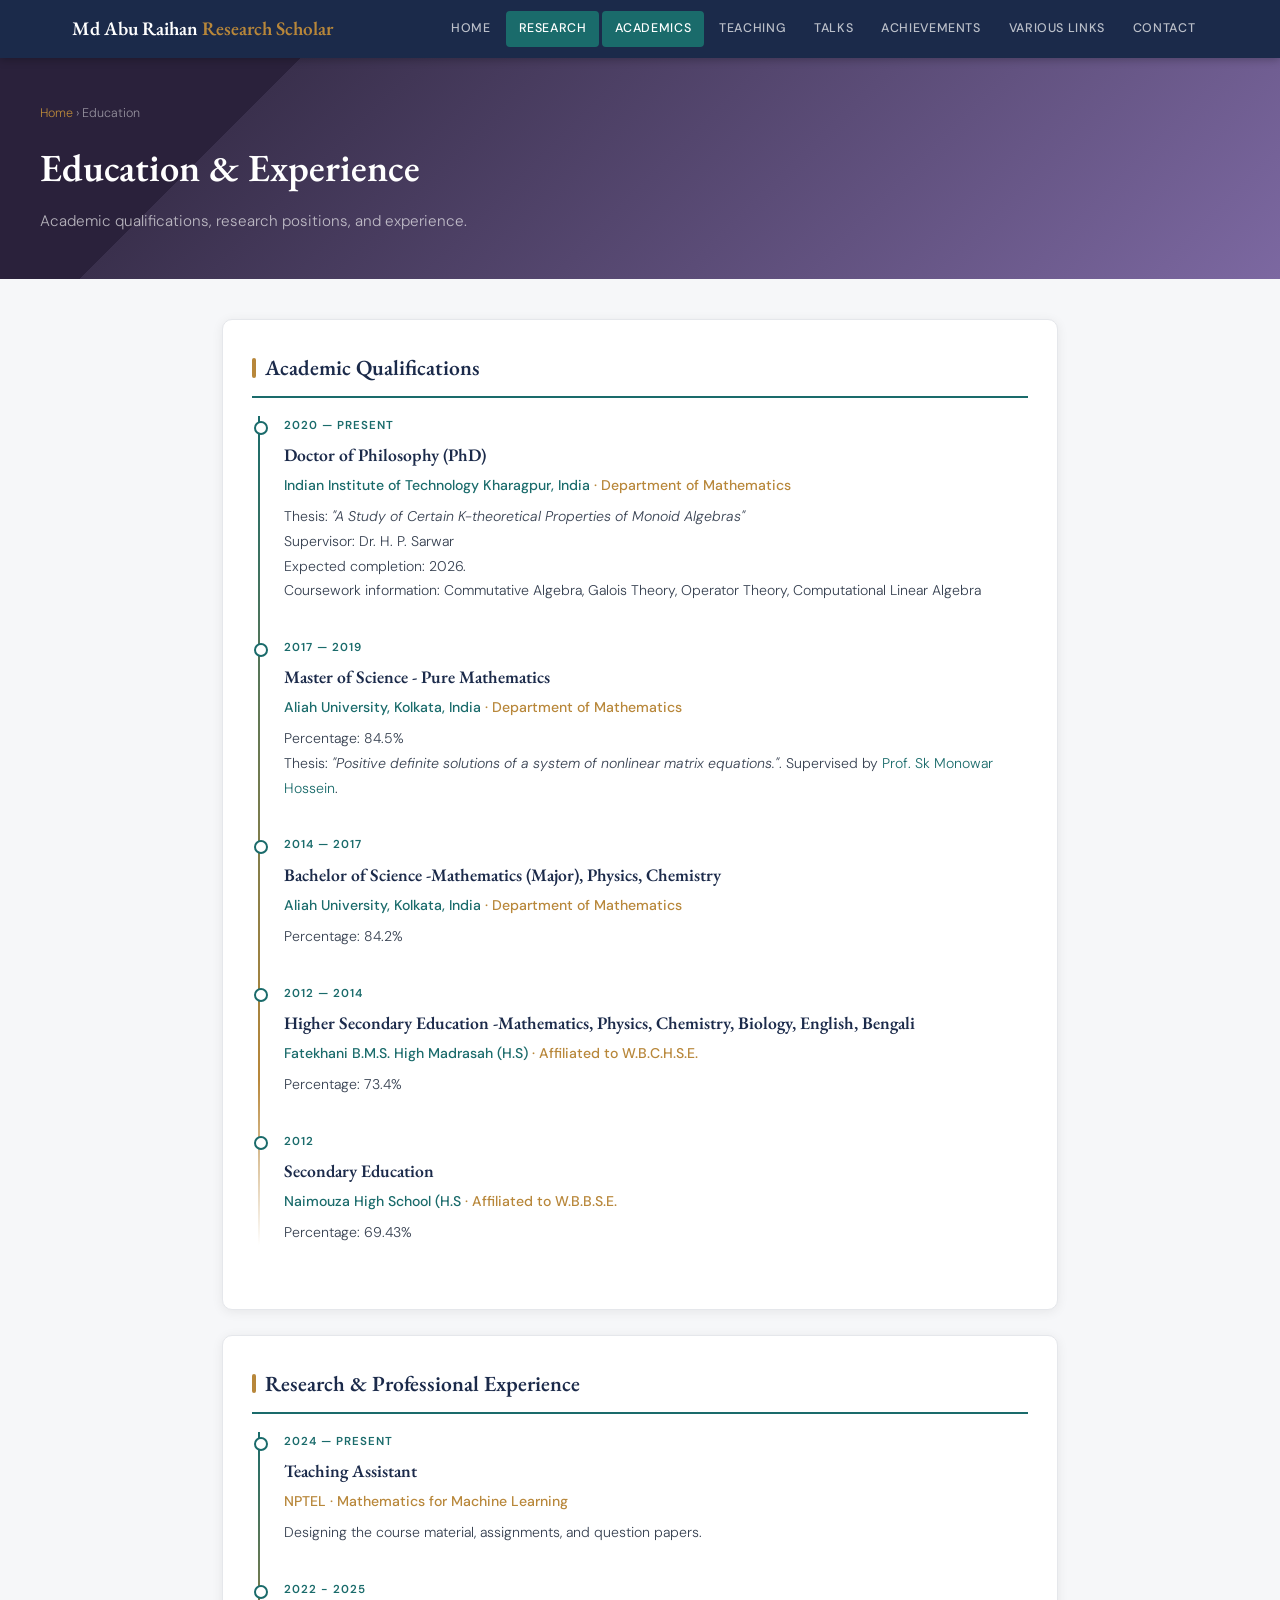
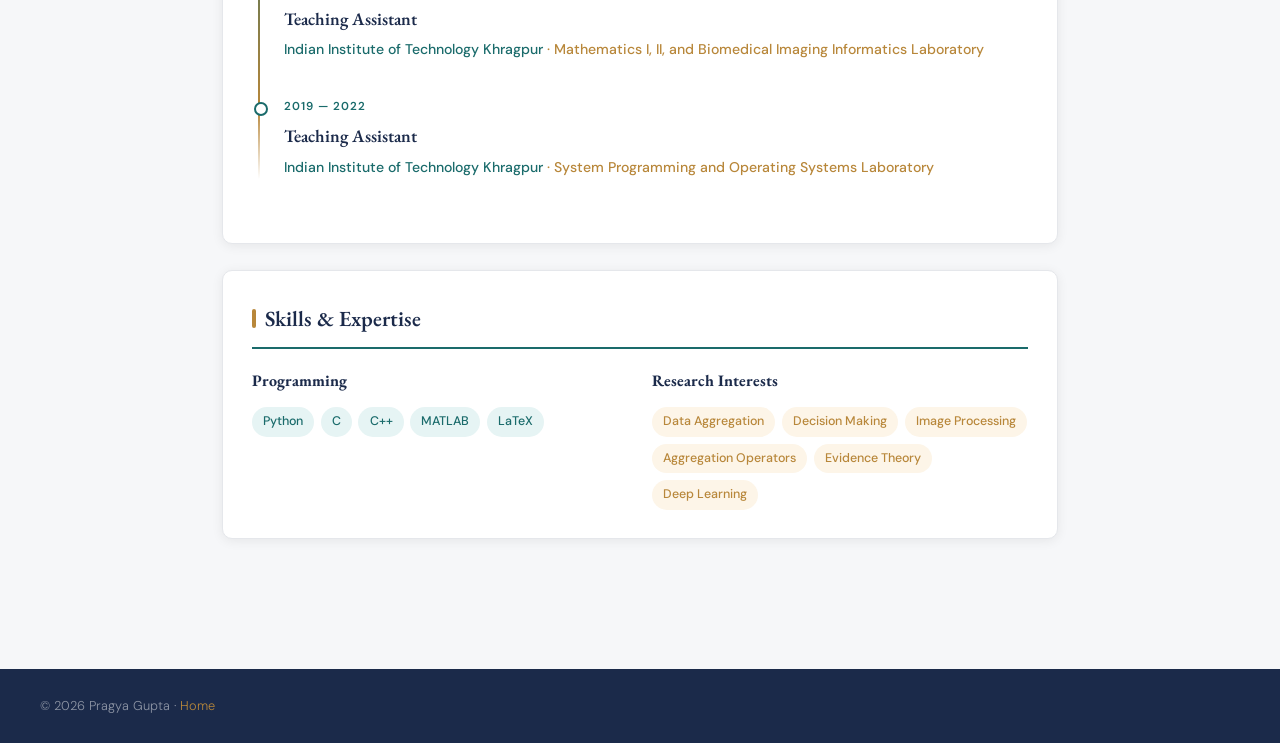
==== commit d3eba168: "Update academics.html" ====
--- a/academics.html
+++ b/academics.html
@@ -149,14 +149,24 @@
   </div>
 </div>
 
-        <div class="edu-item">
-          <div class="edu-year">2011 — 2014</div>
-          <div class="edu-degree">Bachelor of Science — Mathematics, Physics, Chemistry</div>
-          <div class="edu-inst"><a href="#">C.S.J.M.U</a> · Kanpur, India</div>
-          <div class="edu-desc">
-            <p>Percentage: 60.0%</p>
-          </div>
-        </div>
+ <div class="edu-item">
+  <div class="edu-year">2012 — 2014</div>
+  <div class="edu-degree">Higher Secondary Education -Mathematics, Physics, Chemistry, Biology, English, Bengali</div>
+  <div class="edu-inst"><a href="https://schools.org.in/maldah/19060420302/fatekhani-b-m-s-high-madrasah.html" target="_blank" rel="noopener">   Fatekhani B.M.S. High Madrasah (H.S) </a> · Affiliated to W.B.C.H.S.E.</div>
+  <div class="edu-desc">
+    <p>Percentage: 73.4%</p>
+  </div>
+</div>
+
+         <div class="edu-item">
+  <div class="edu-year">2012</div>
+  <div class="edu-degree">Secondary Education </div>
+  <div class="edu-inst"><a href="https://naimouzahighschool.in/" target="_blank" rel="noopener">     Naimouza High School (H.S </a> · Affiliated to W.B.B.S.E.</div>
+  <div class="edu-desc">
+    <p>Percentage: 69.43%</p>
+  </div>
+</div>
+        
 
       </div>
     </div>
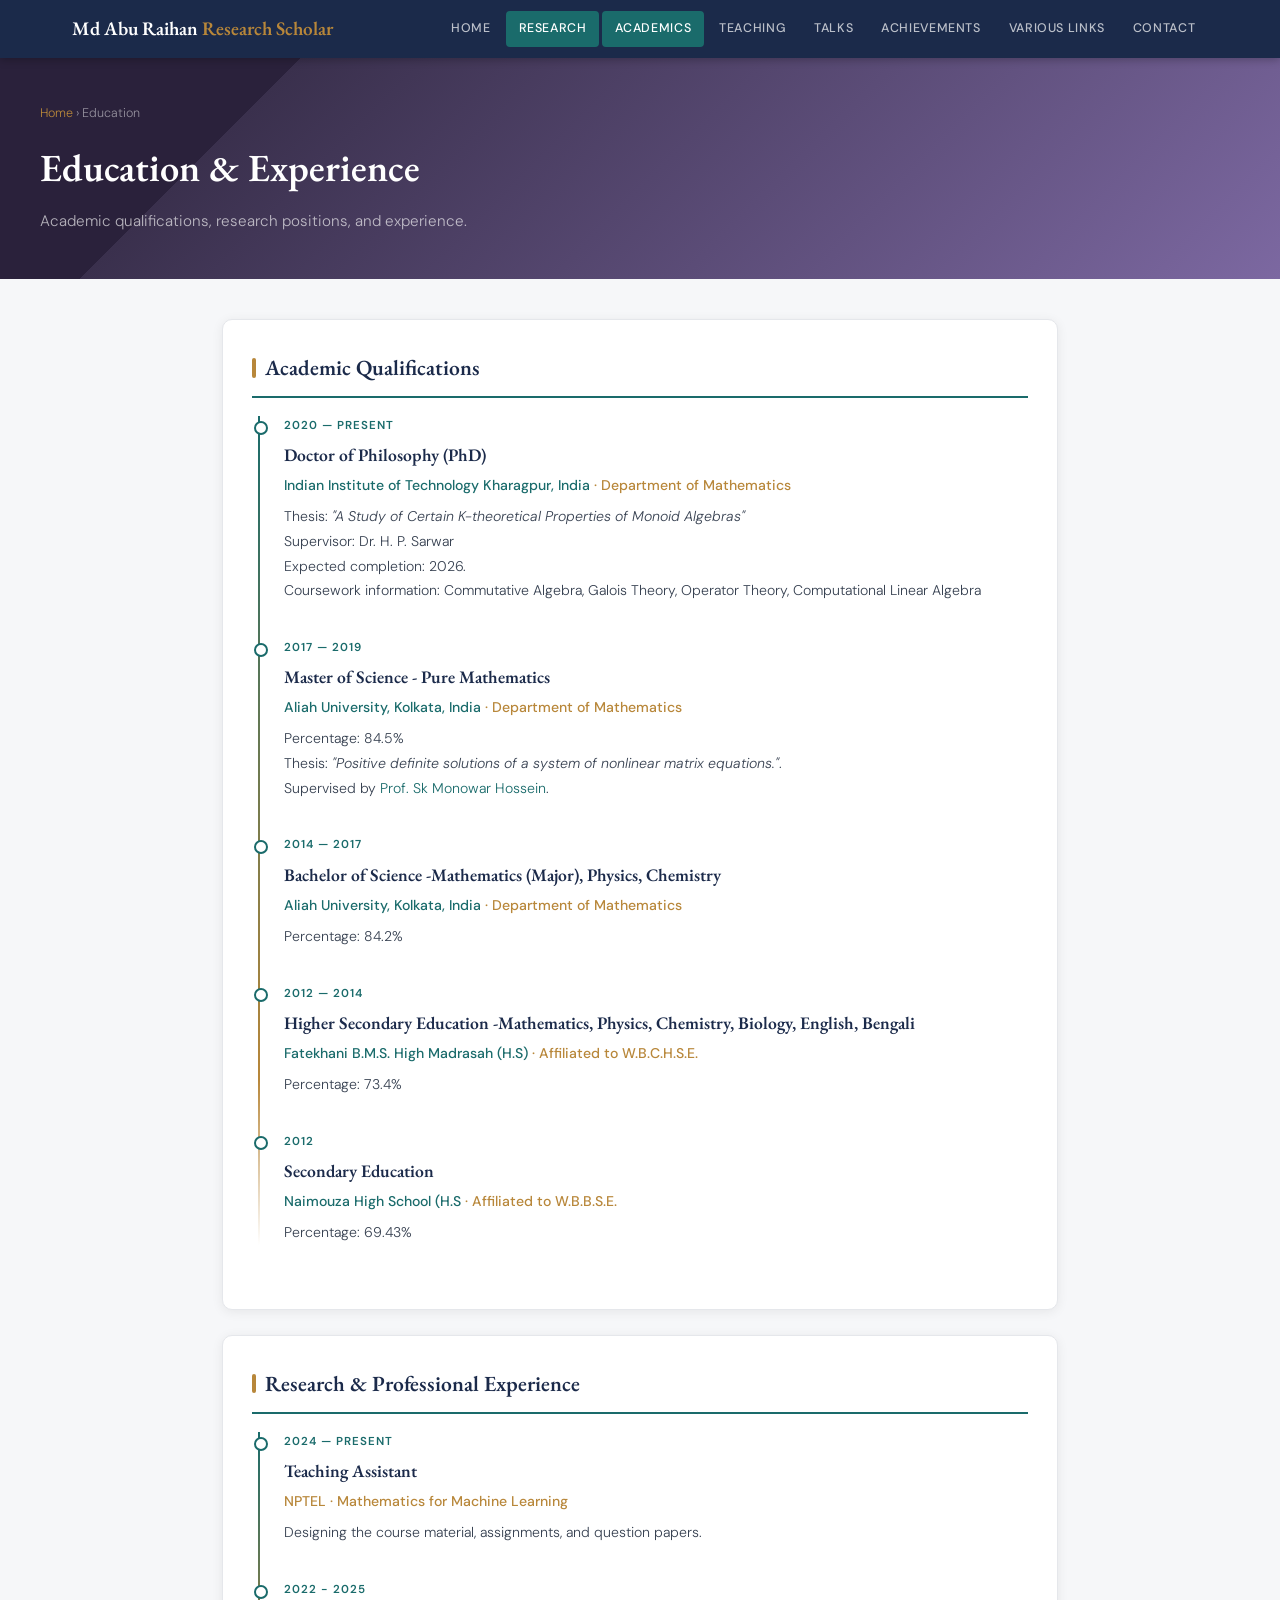
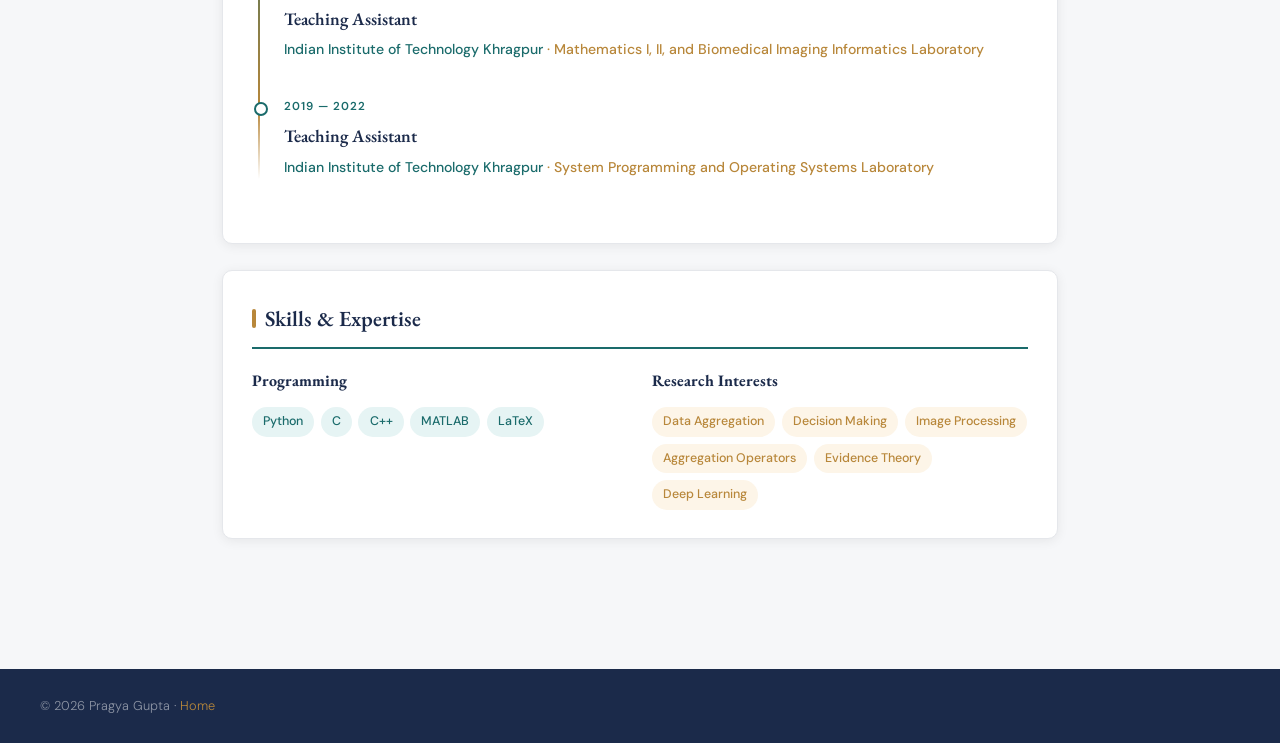
==== commit f4722b94: "Update academics.html" ====
--- a/academics.html
+++ b/academics.html
@@ -136,7 +136,8 @@
   <div class="edu-inst"><a href="https://www.aliah.ac.in/" target="_blank" rel="noopener">Aliah University, Kolkata, India</a> · Department of Mathematics</div>
   <div class="edu-desc">
     <p>Percentage: 84.5%</p>
-    <p>Thesis: <em>"Positive definite solutions of a system of nonlinear matrix equations."</em>. Supervised by <a href="https://aliah.ac.in/department/people-details.php?key=mathematics&id=123" target="_blank" rel="noopener">Prof. Sk Monowar Hossein</a>.</p>
+    <p>Thesis: <em>"Positive definite solutions of a system of nonlinear matrix equations."</em>.</p> 
+    <p>  Supervised by <a href="https://aliah.ac.in/department/people-details.php?key=mathematics&id=123" target="_blank" rel="noopener">Prof. Sk Monowar Hossein</a>.</p>
   </div>
 </div>
 
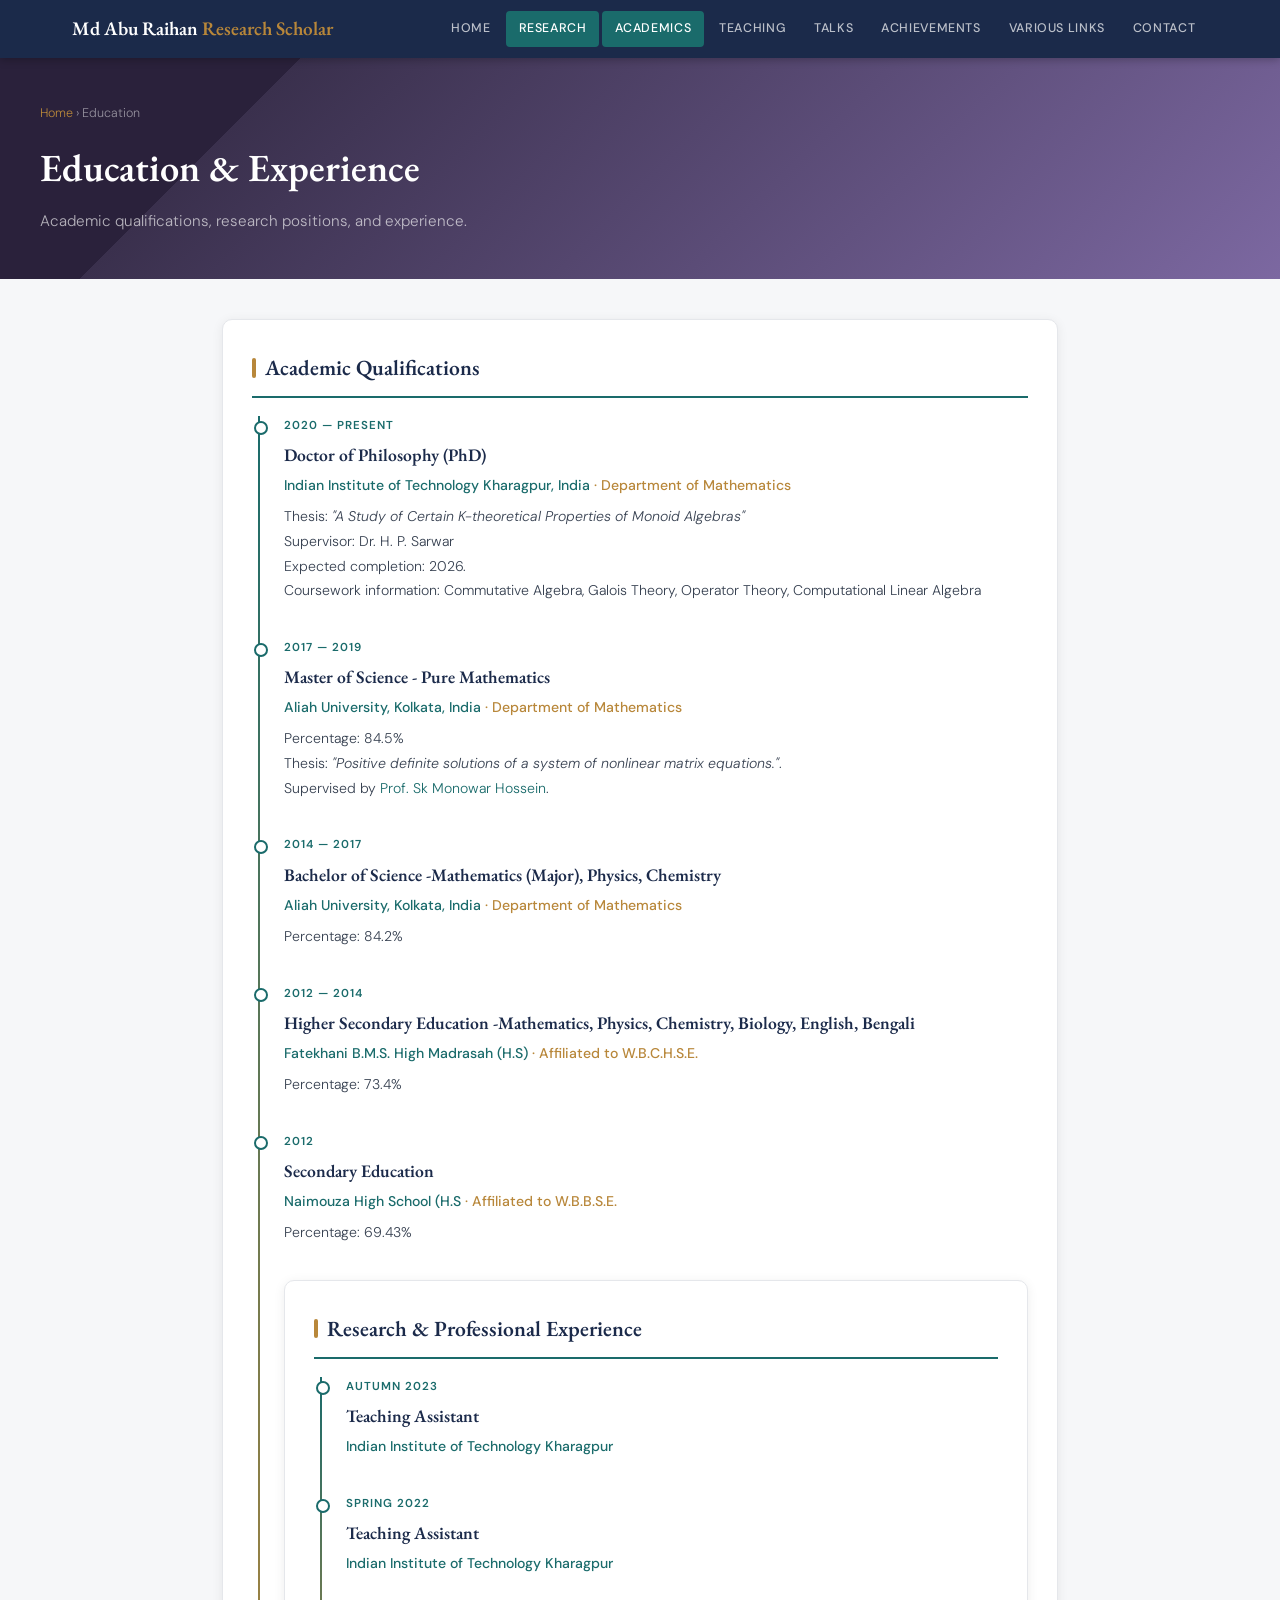
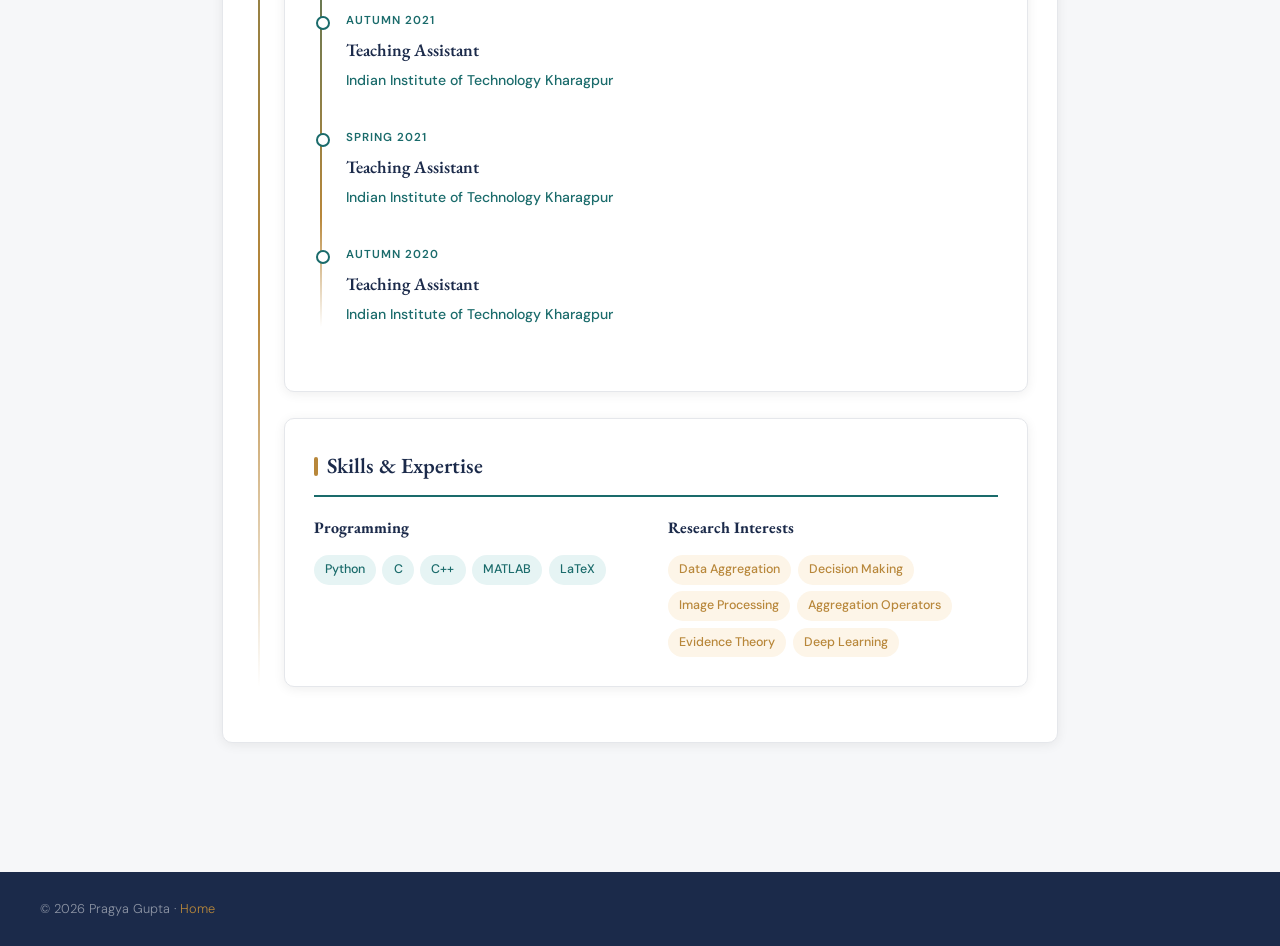
==== commit 0716399f: "Update academics.html" ====
--- a/academics.html
+++ b/academics.html
@@ -168,40 +168,43 @@
   </div>
 </div>
         
-
-      </div>
-    </div>
-
-    <div class="card">
-      <h2 class="card-title">Research &amp; Professional Experience</h2>
-      <div class="edu-timeline">
-
-        <div class="edu-item">
-          <div class="edu-year">2024 — Present</div>
-          <div class="edu-degree">Teaching Assistant</div>
-          <div class="edu-inst">NPTEL · Mathematics for Machine Learning</div>
-          <div class="edu-desc">
-            <p>Designing the course material, assignments, and question papers.</p>
-          </div>
-        </div>
-
-        <div class="edu-item">
-          <div class="edu-year">2022 - 2025</div>
-          <div class="edu-degree">Teaching Assistant</div>
-          <div class="edu-inst"><a href="#">Indian Institute of Technology Khragpur </a> · Mathematics I, II, and Biomedical Imaging Informatics Laboratory</div>
+<div class="card">
+  <h2 class="card-title">Research &amp; Professional Experience</h2>
+  <div class="edu-timeline">
+
+    <div class="edu-item">
+      <div class="edu-year">Autumn 2023</div>
+      <div class="edu-degree">Teaching Assistant</div>
+      <div class="edu-inst"><a href="https://www.iitkgp.ac.in/" target="_blank" rel="noopener">Indian Institute of Technology Kharagpur</a></div>
+    </div>
+
+    <div class="edu-item">
+      <div class="edu-year">Spring 2022</div>
+      <div class="edu-degree">Teaching Assistant</div>
+      <div class="edu-inst"><a href="https://www.iitkgp.ac.in/" target="_blank" rel="noopener">Indian Institute of Technology Kharagpur</a></div>
+    </div>
+
+    <div class="edu-item">
+      <div class="edu-year">Autumn 2021</div>
+      <div class="edu-degree">Teaching Assistant</div>
+      <div class="edu-inst"><a href="https://www.iitkgp.ac.in/" target="_blank" rel="noopener">Indian Institute of Technology Kharagpur</a></div>
+    </div>
+
+    <div class="edu-item">
+      <div class="edu-year">Spring 2021</div>
+      <div class="edu-degree">Teaching Assistant</div>
+      <div class="edu-inst"><a href="https://www.iitkgp.ac.in/" target="_blank" rel="noopener">Indian Institute of Technology Kharagpur</a></div>
+    </div>
+
+    <div class="edu-item">
+      <div class="edu-year">Autumn 2020</div>
+      <div class="edu-degree">Teaching Assistant</div>
+      <div class="edu-inst"><a href="https://www.iitkgp.ac.in/" target="_blank" rel="noopener">Indian Institute of Technology Kharagpur</a></div>
+    </div>
+
+  </div>
+</div>
     
-        </div>
-
-        <div class="edu-item">
-          <div class="edu-year">2019 — 2022</div>
-          <div class="edu-degree">Teaching Assistant</div>
-          <div class="edu-inst"><a href="#">Indian Institute of Technology Khragpur </a> · System Programming and Operating Systems Laboratory</div>
-
-        </div>
-
-      </div>
-    </div>
-
     <div class="card">
       <h2 class="card-title">Skills &amp; Expertise</h2>
       <div style="display:grid;grid-template-columns:1fr 1fr;gap:1.5rem;">
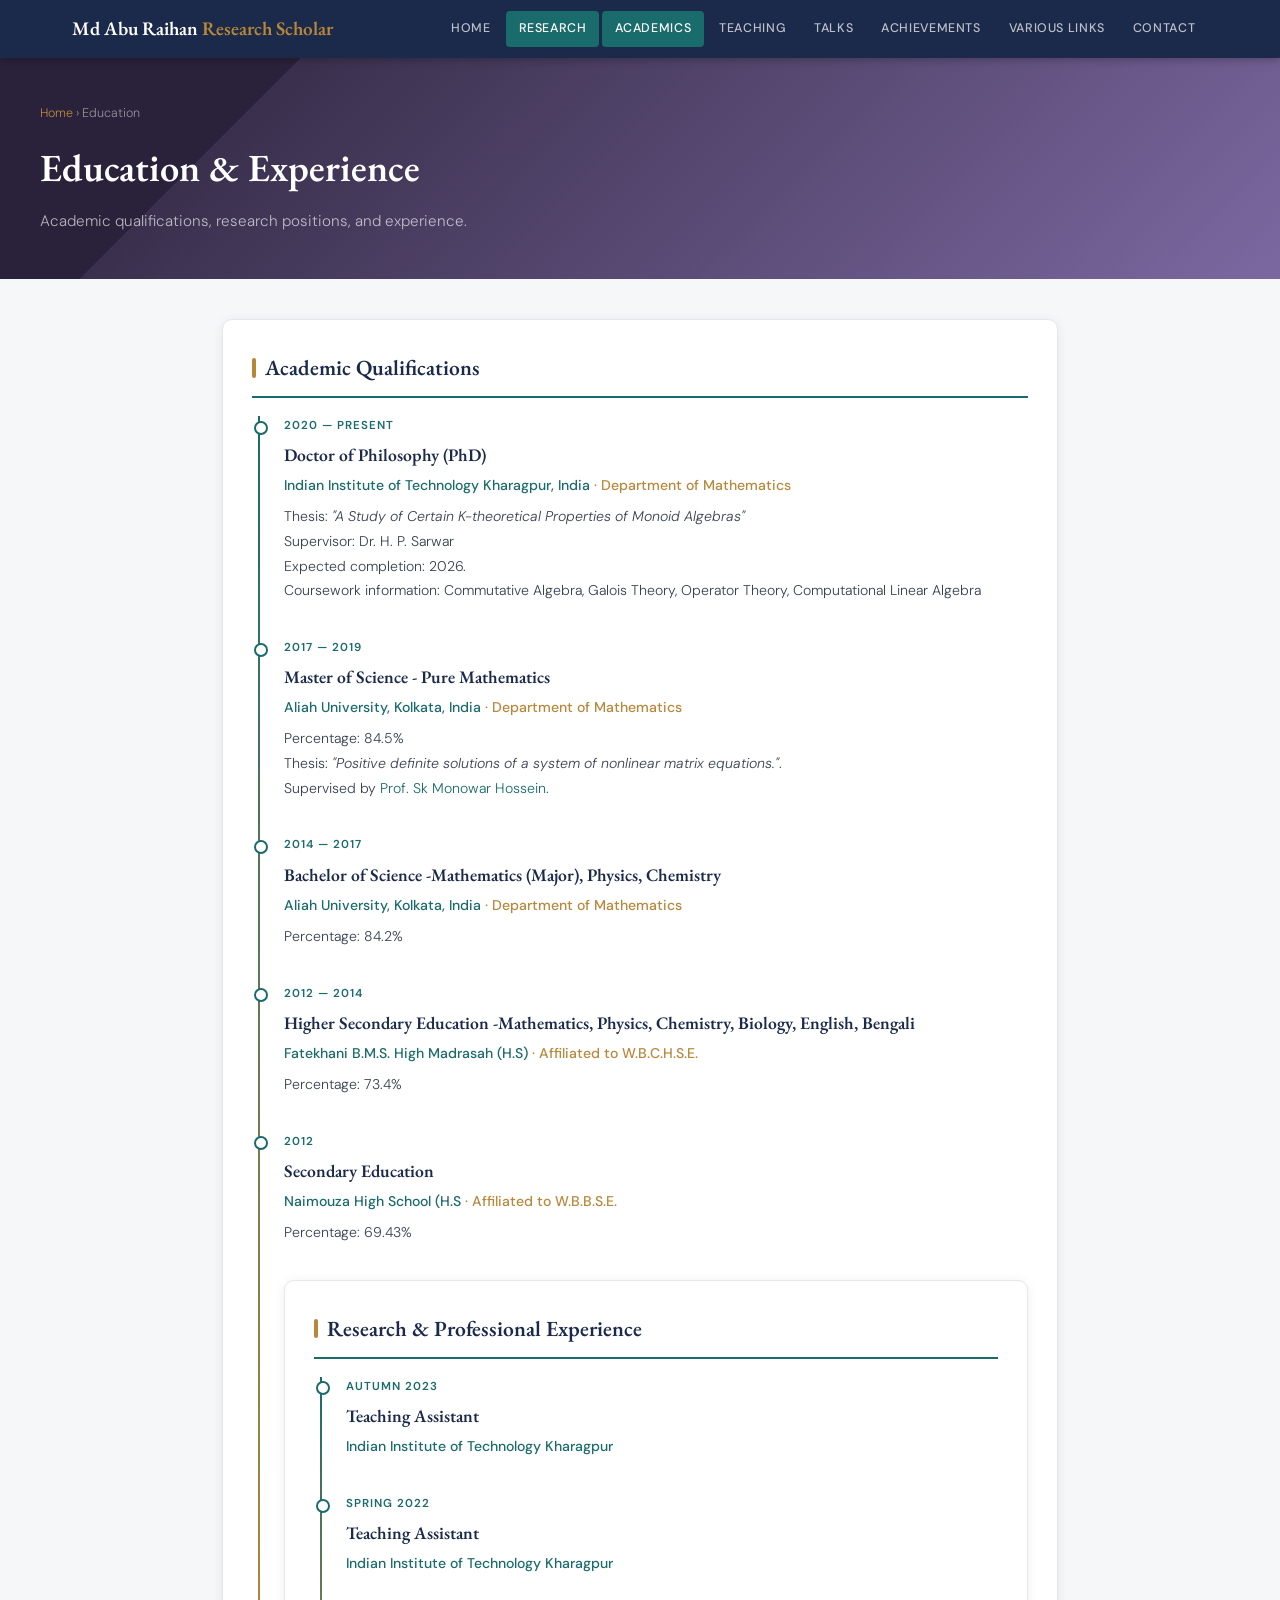
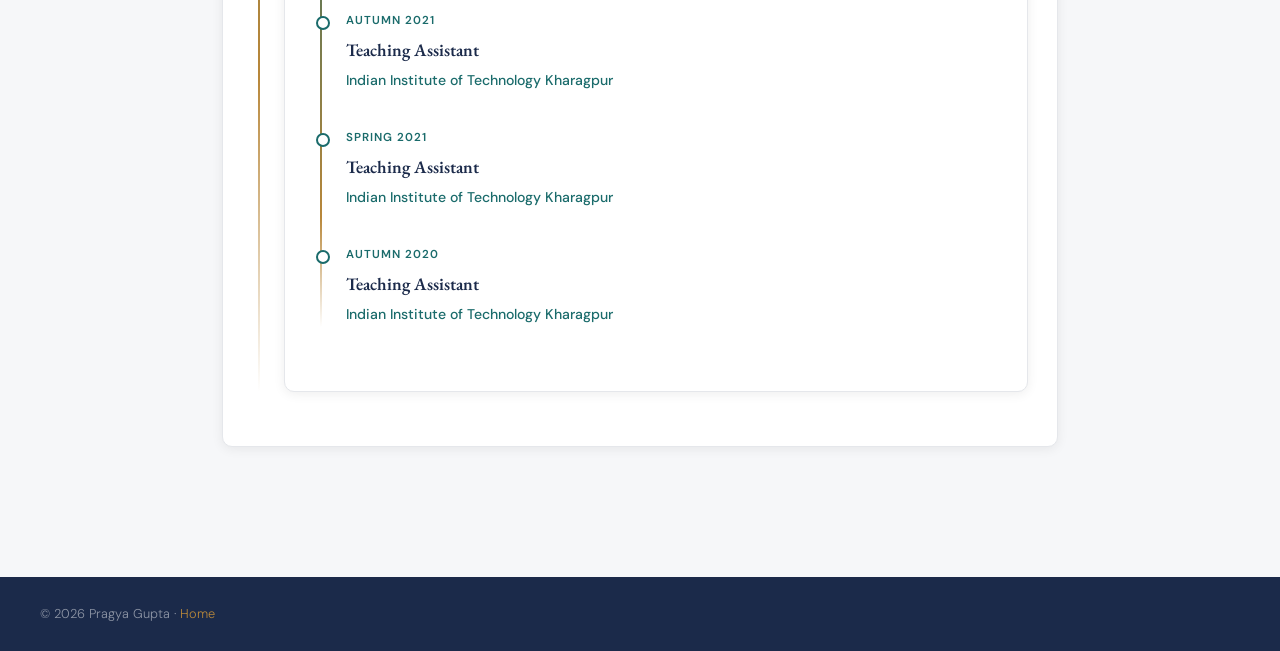
==== commit 66fe6664: "Update academics.html" ====
--- a/academics.html
+++ b/academics.html
@@ -205,32 +205,7 @@
   </div>
 </div>
     
-    <div class="card">
-      <h2 class="card-title">Skills &amp; Expertise</h2>
-      <div style="display:grid;grid-template-columns:1fr 1fr;gap:1.5rem;">
-        <div>
-          <h3 style="font-family:var(--serif);font-size:1rem;color:var(--navy);margin-bottom:.8rem;">Programming</h3>
-          <div style="display:flex;flex-wrap:wrap;gap:.4rem;">
-            <span style="padding:.25rem .7rem;background:var(--teal-light);color:var(--teal);border-radius:99px;font-size:.78rem;font-weight:500;">Python</span>
-            <span style="padding:.25rem .7rem;background:var(--teal-light);color:var(--teal);border-radius:99px;font-size:.78rem;font-weight:500;">C</span>
-            <span style="padding:.25rem .7rem;background:var(--teal-light);color:var(--teal);border-radius:99px;font-size:.78rem;font-weight:500;">C++</span>
-            <span style="padding:.25rem .7rem;background:var(--teal-light);color:var(--teal);border-radius:99px;font-size:.78rem;font-weight:500;">MATLAB</span>
-            <span style="padding:.25rem .7rem;background:var(--teal-light);color:var(--teal);border-radius:99px;font-size:.78rem;font-weight:500;">LaTeX</span>
-          </div>
-        </div>
-        <div>
-          <h3 style="font-family:var(--serif);font-size:1rem;color:var(--navy);margin-bottom:.8rem;">Research Interests</h3>
-          <div style="display:flex;flex-wrap:wrap;gap:.4rem;">
-            <span style="padding:.25rem .7rem;background:var(--gold-light);color:var(--gold);border-radius:99px;font-size:.78rem;font-weight:500;">Data Aggregation</span>
-            <span style="padding:.25rem .7rem;background:var(--gold-light);color:var(--gold);border-radius:99px;font-size:.78rem;font-weight:500;">Decision Making</span>
-            <span style="padding:.25rem .7rem;background:var(--gold-light);color:var(--gold);border-radius:99px;font-size:.78rem;font-weight:500;">Image Processing</span>
-            <span style="padding:.25rem .7rem;background:var(--gold-light);color:var(--gold);border-radius:99px;font-size:.78rem;font-weight:500;">Aggregation Operators</span>
-            <span style="padding:.25rem .7rem;background:var(--gold-light);color:var(--gold);border-radius:99px;font-size:.78rem;font-weight:500;">Evidence Theory</span>
-            <span style="padding:.25rem .7rem;background:var(--gold-light);color:var(--gold);border-radius:99px;font-size:.78rem;font-weight:500;">Deep Learning</span>
-          </div>
-        </div>
-      </div>
-    </div>
+  
 
   </main>
 
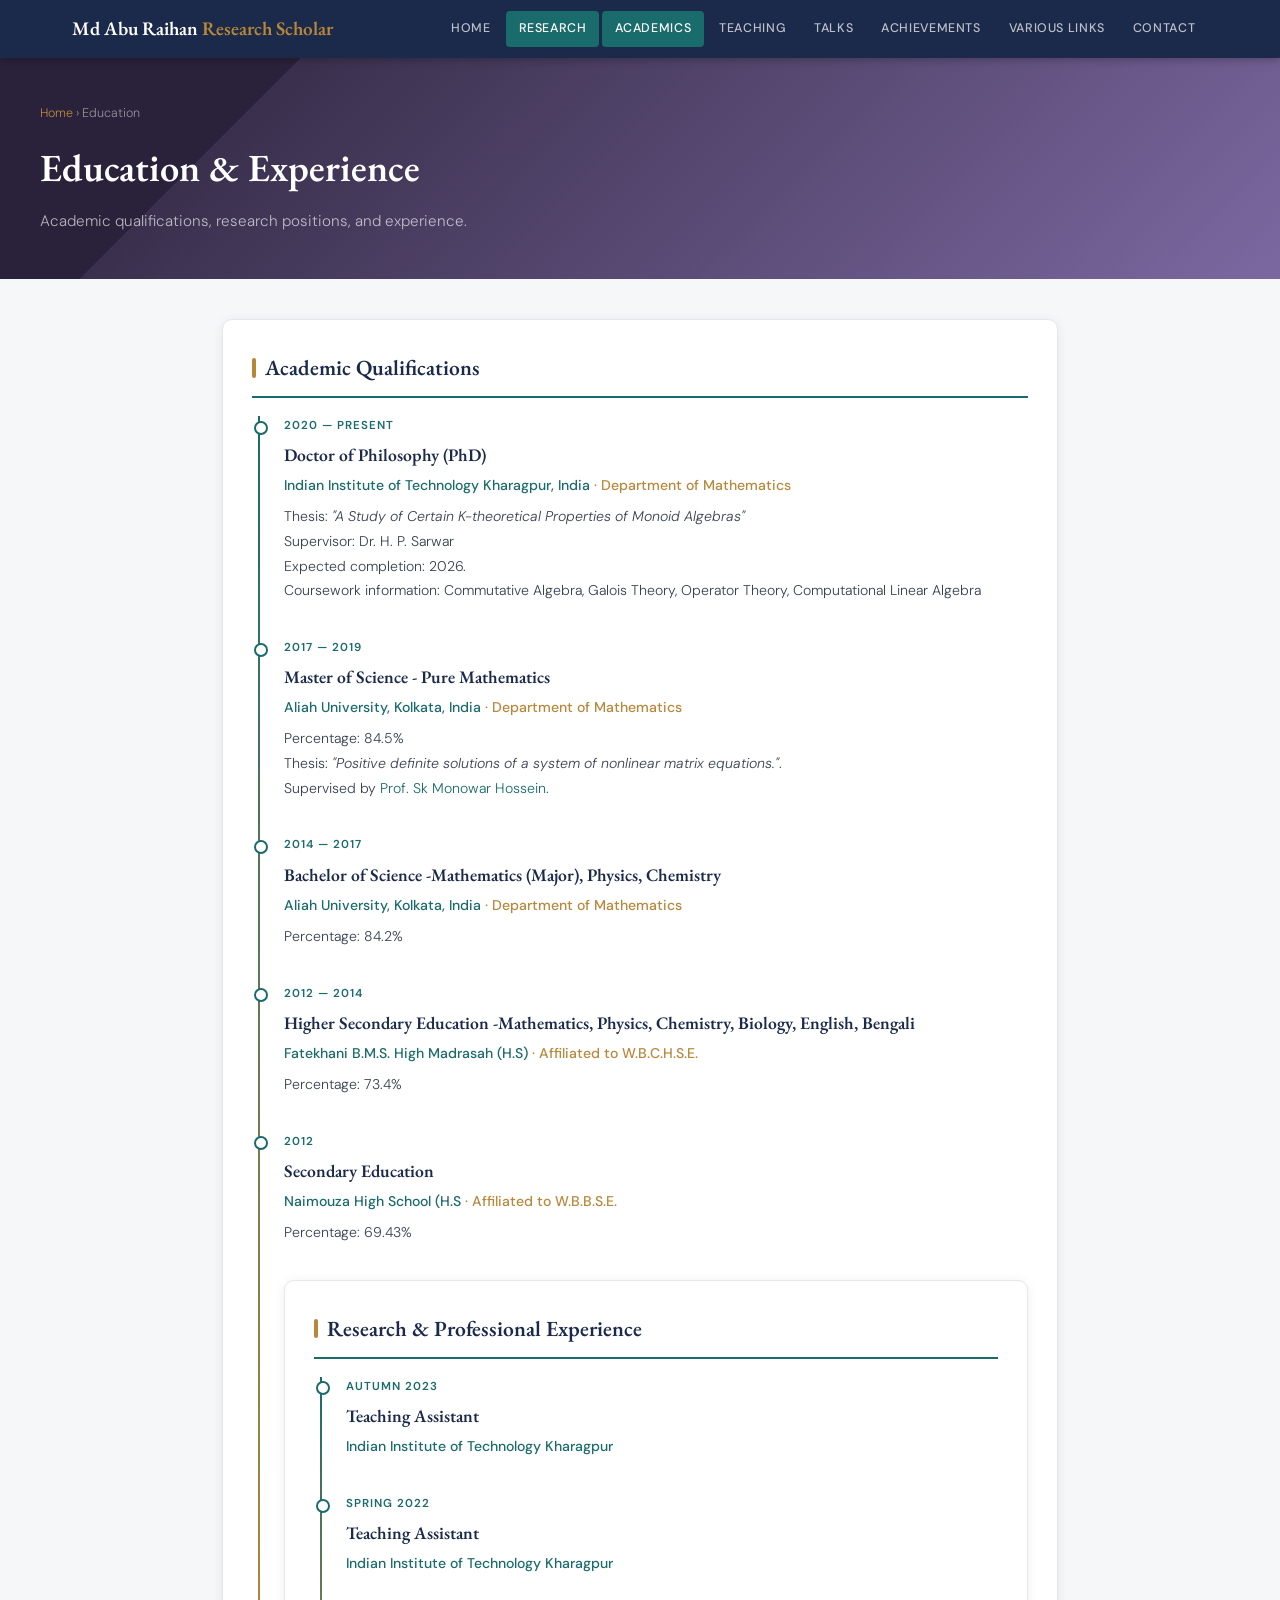
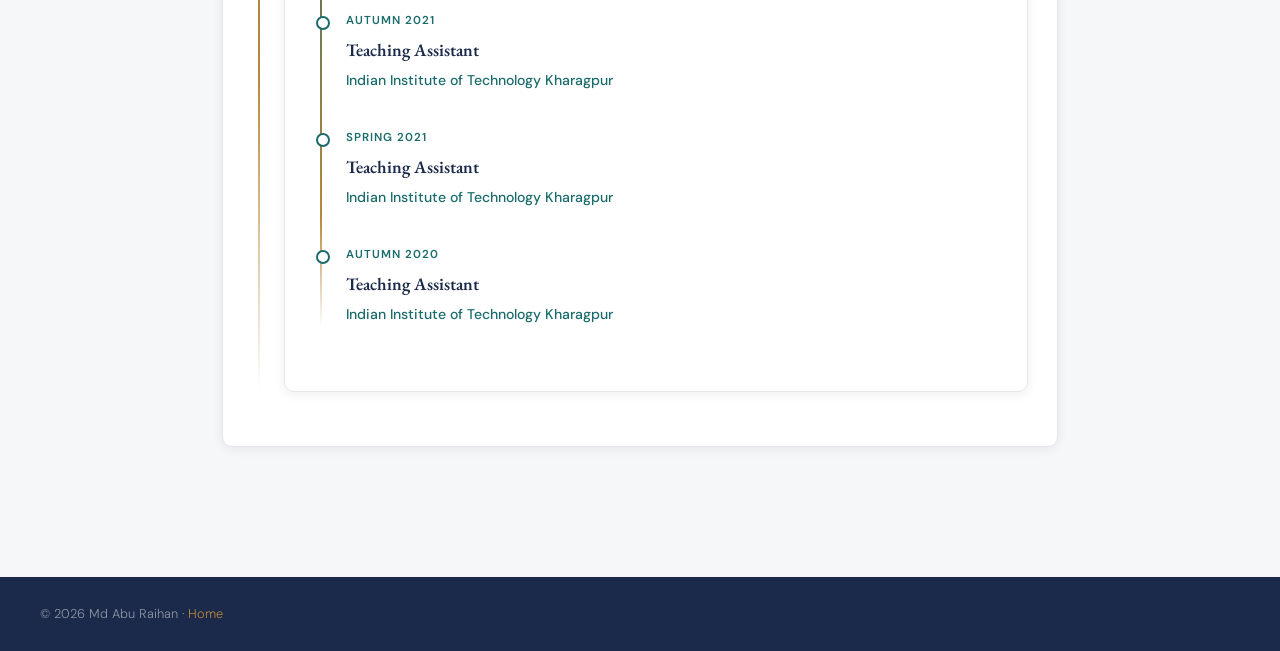
==== commit 5182c8b6: "Update footer copyright name from Pragya Gupta to Md Abu Raihan" ====
--- a/academics.html
+++ b/academics.html
@@ -211,7 +211,7 @@
 
   <footer class="site-footer">
     <div class="footer-inner">
-      <span>© 2026 Pragya Gupta · <a href="index.html">Home</a></span>
+      <span>© 2026 Md Abu Raihan · <a href="index.html">Home</a></span>
       
     </div>
   </footer>
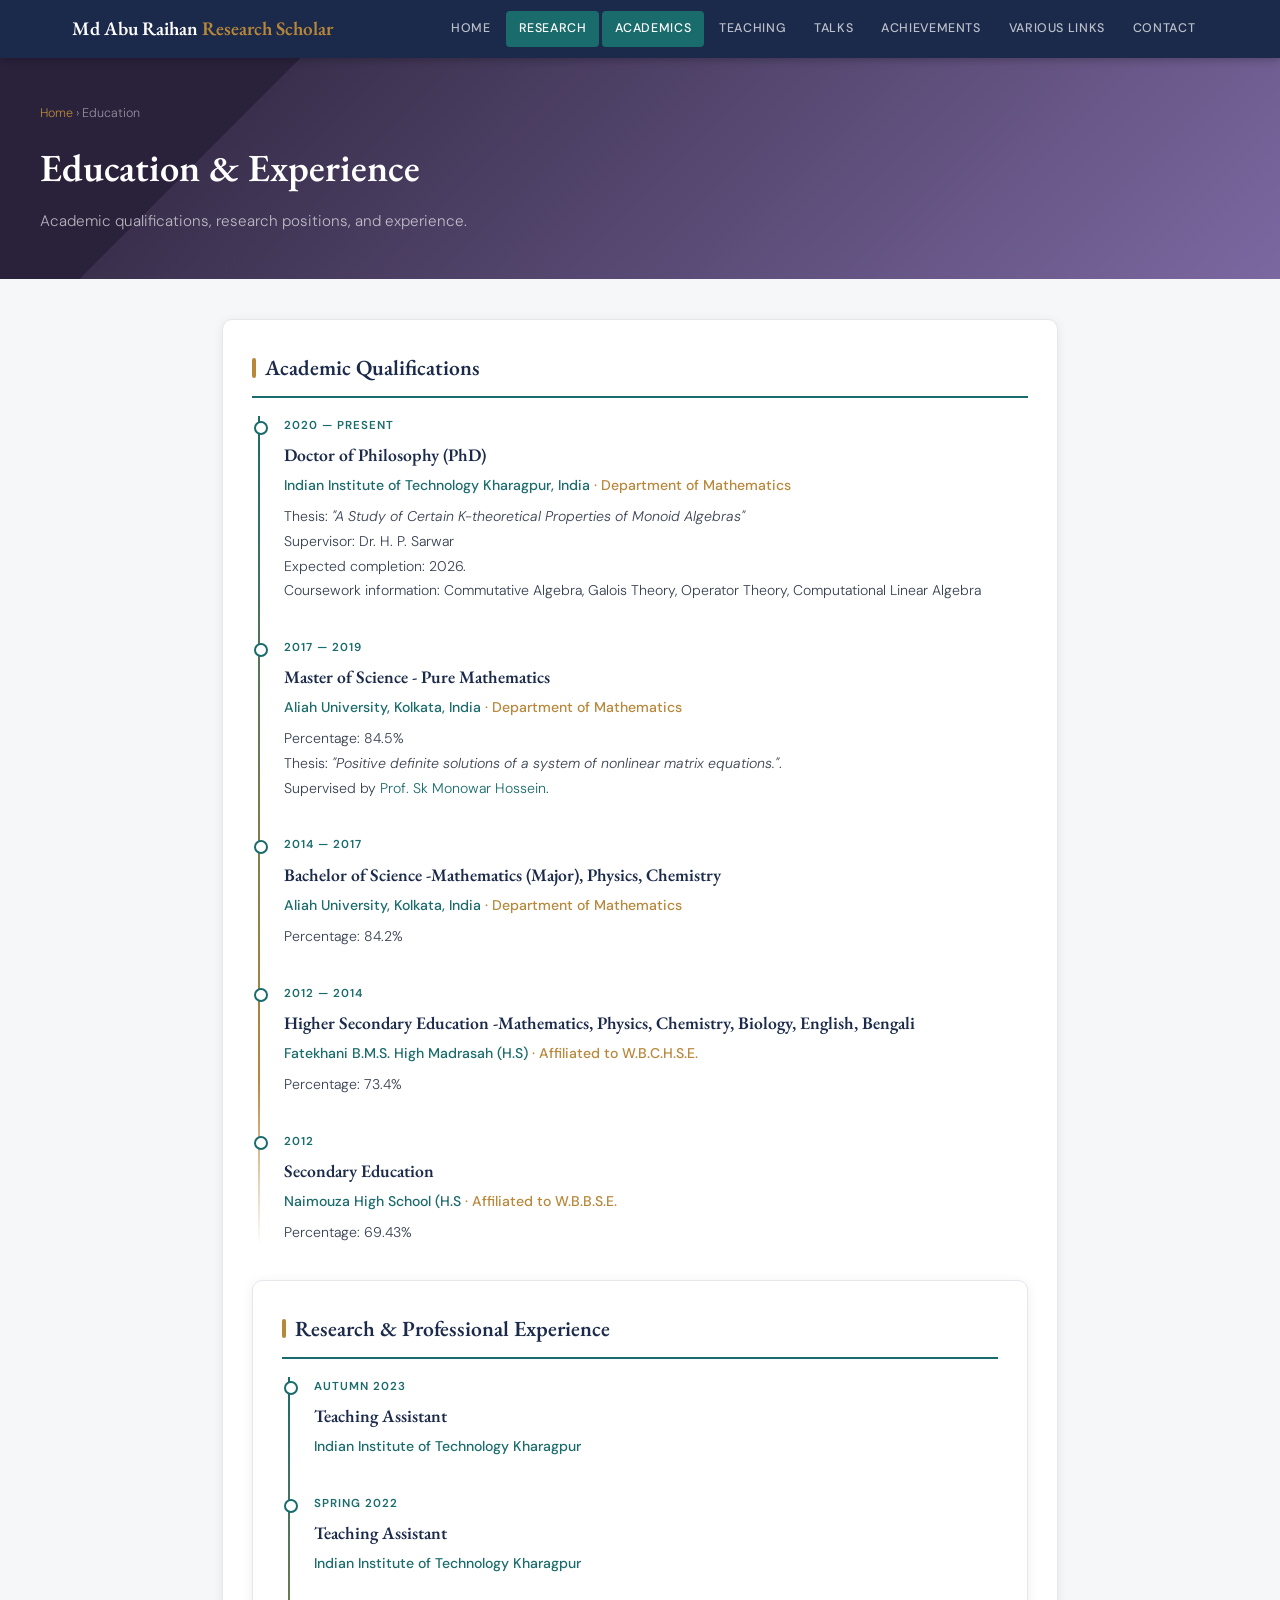
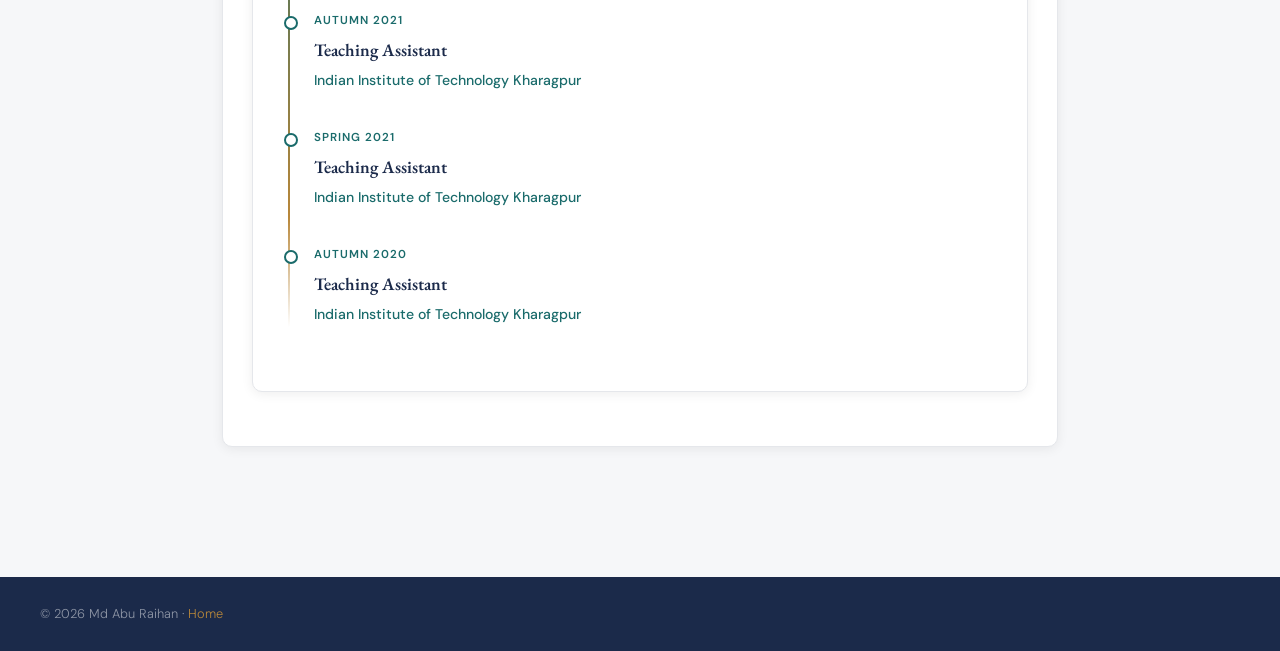
==== commit 083f9f09: "Update academics.html" ====
--- a/academics.html
+++ b/academics.html
@@ -167,6 +167,8 @@
     <p>Percentage: 69.43%</p>
   </div>
 </div>
+
+</div>        
         
 <div class="card">
   <h2 class="card-title">Research &amp; Professional Experience</h2>
